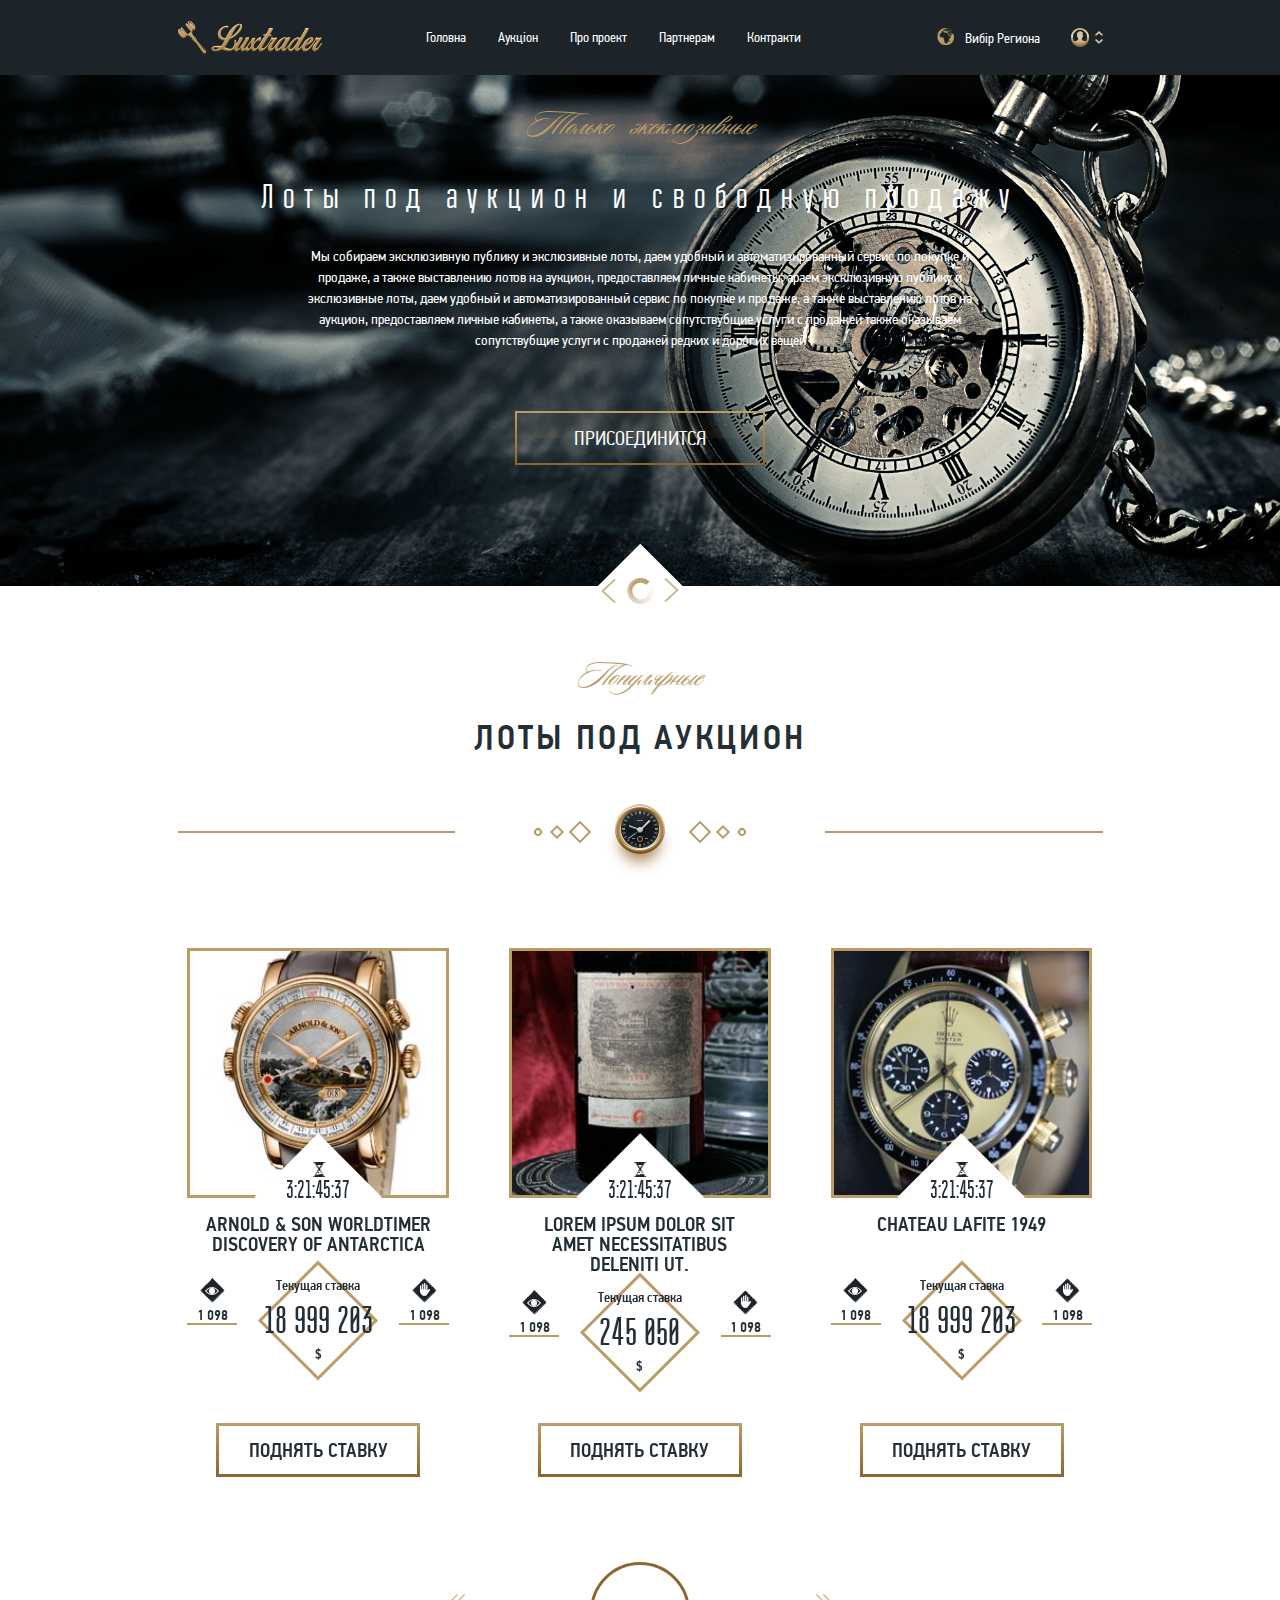
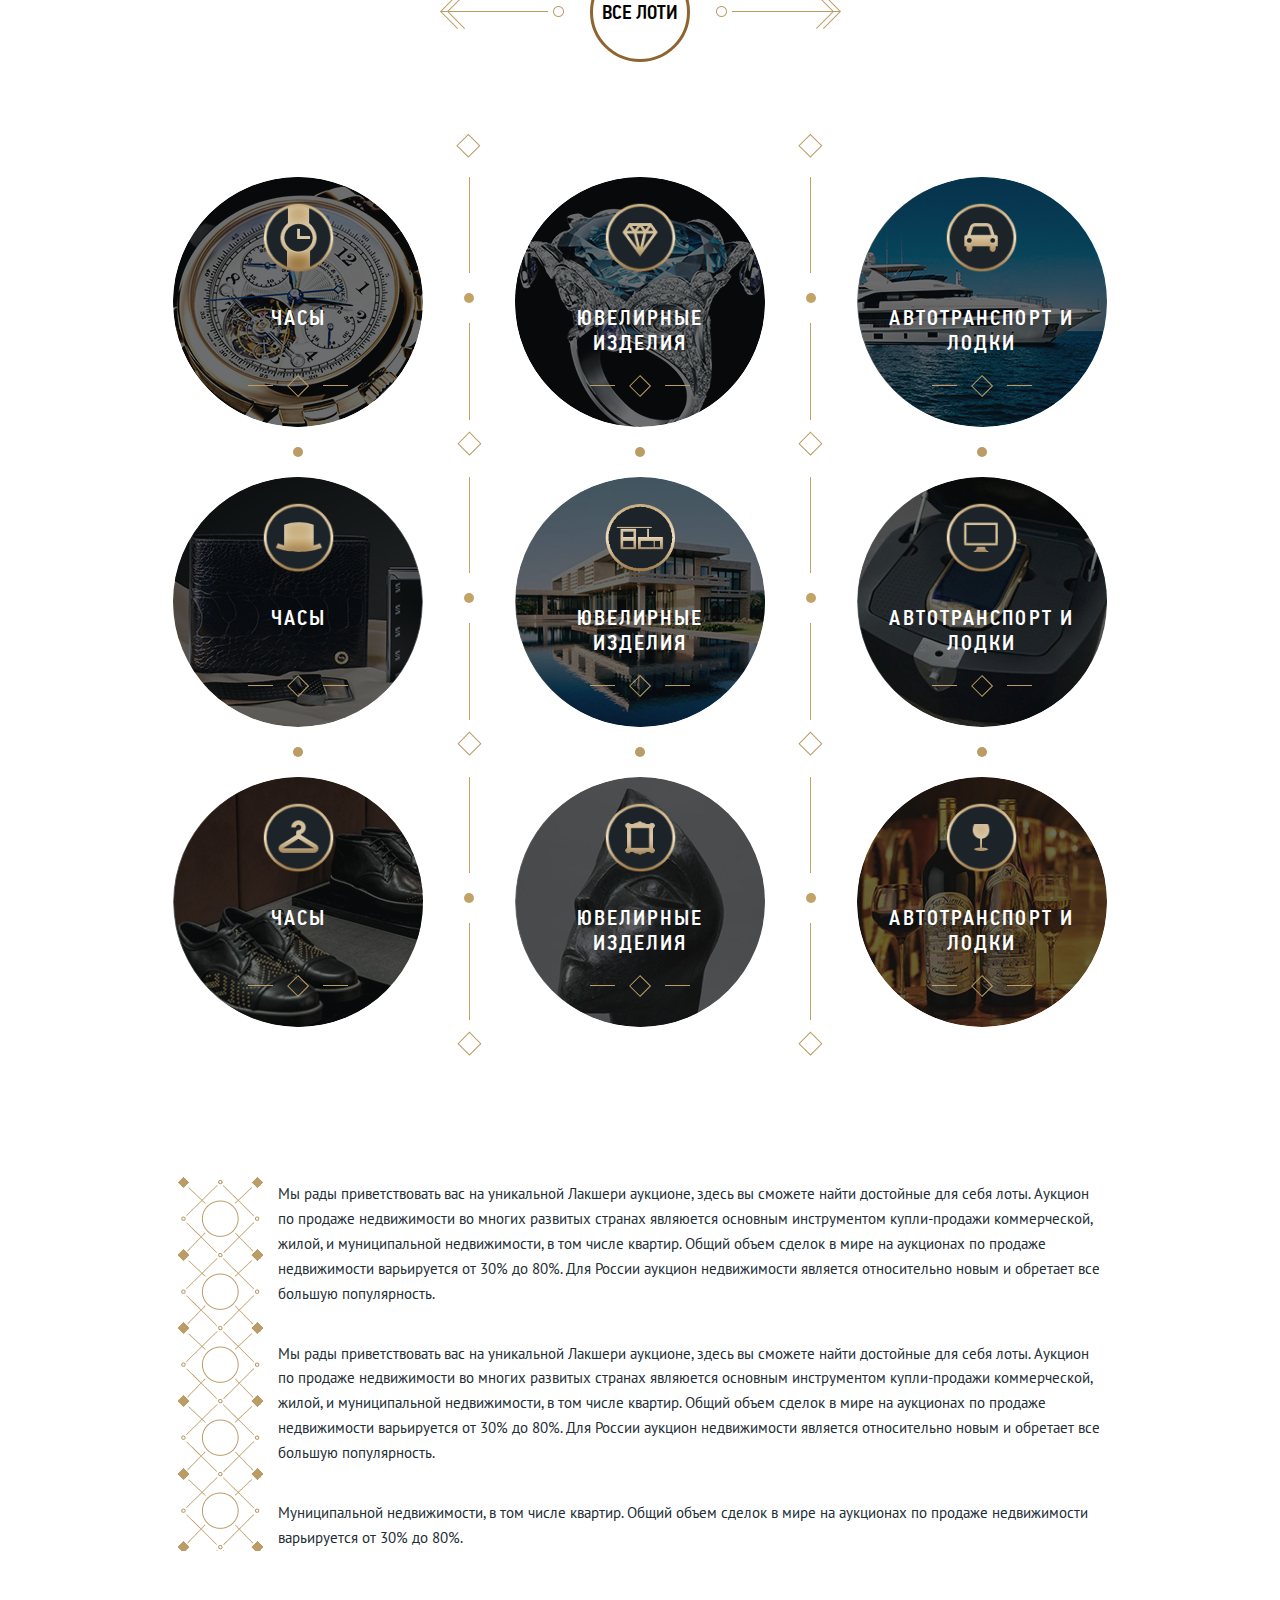
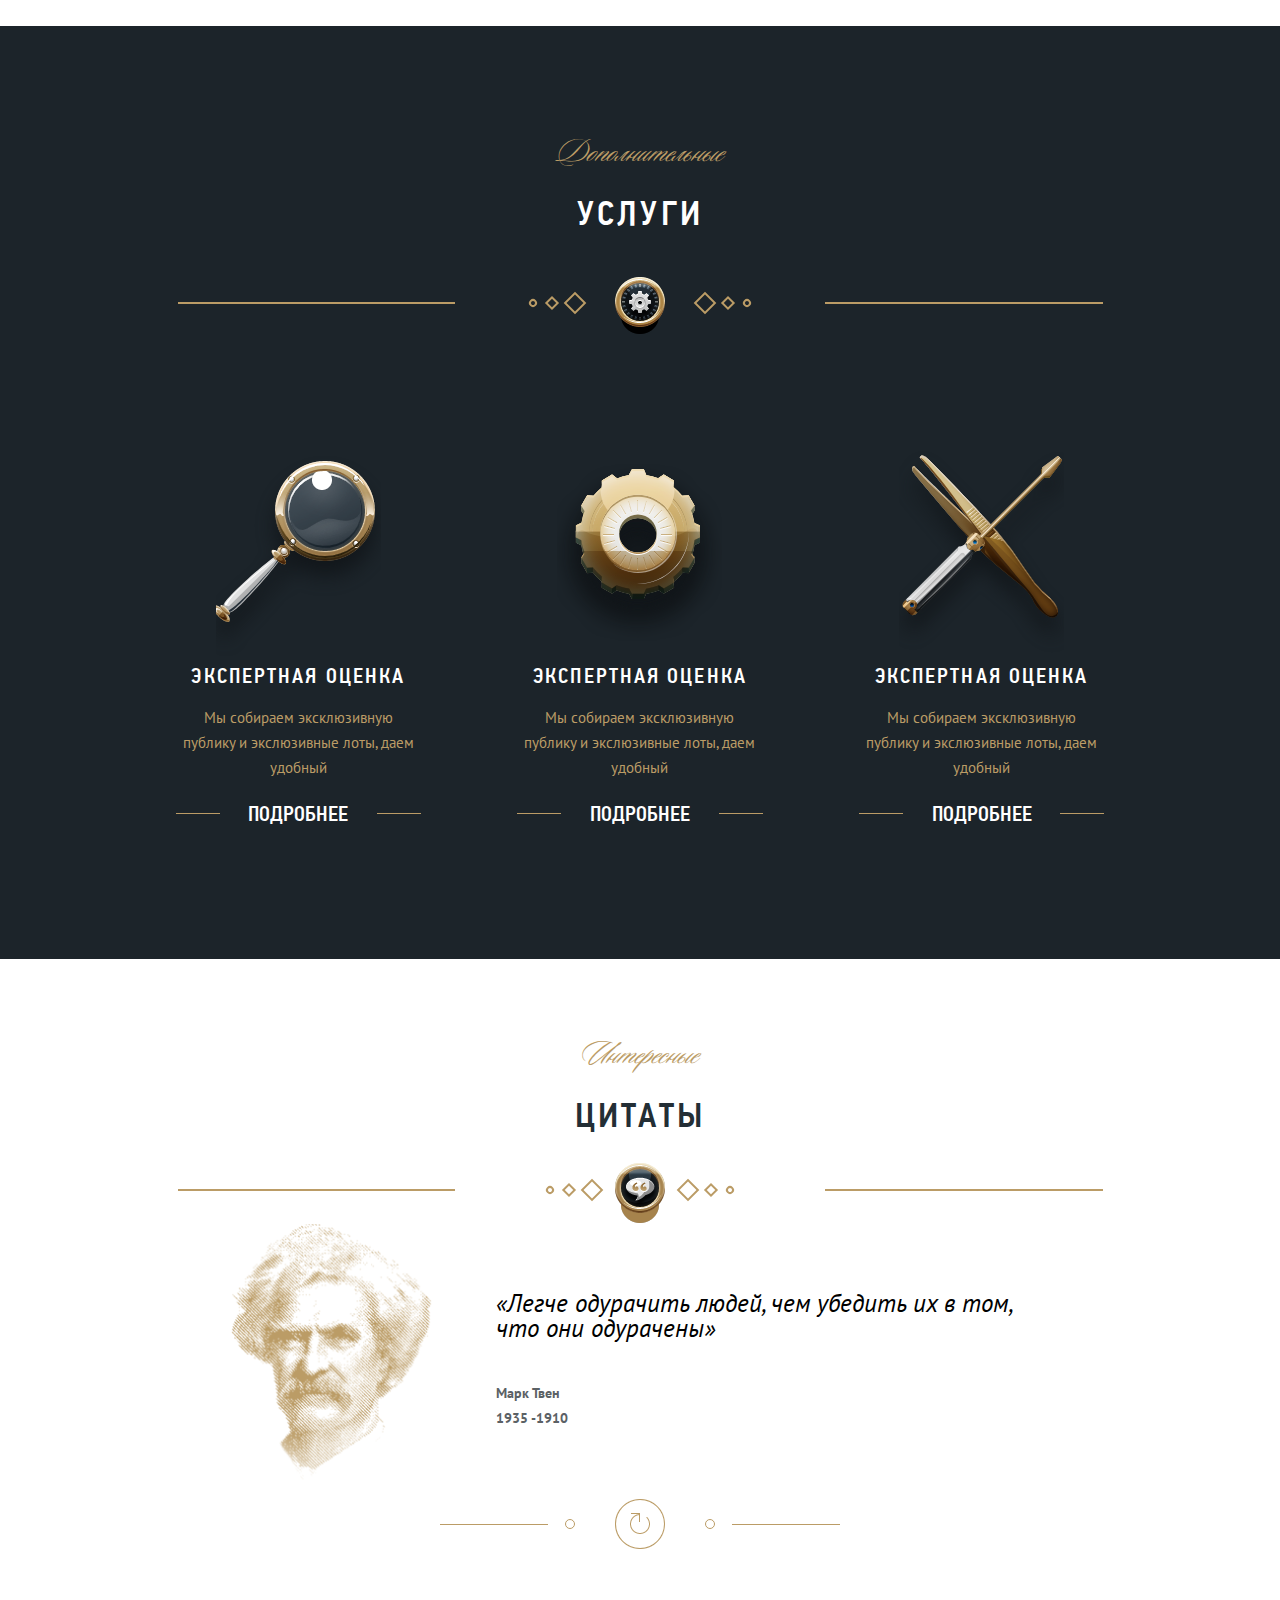
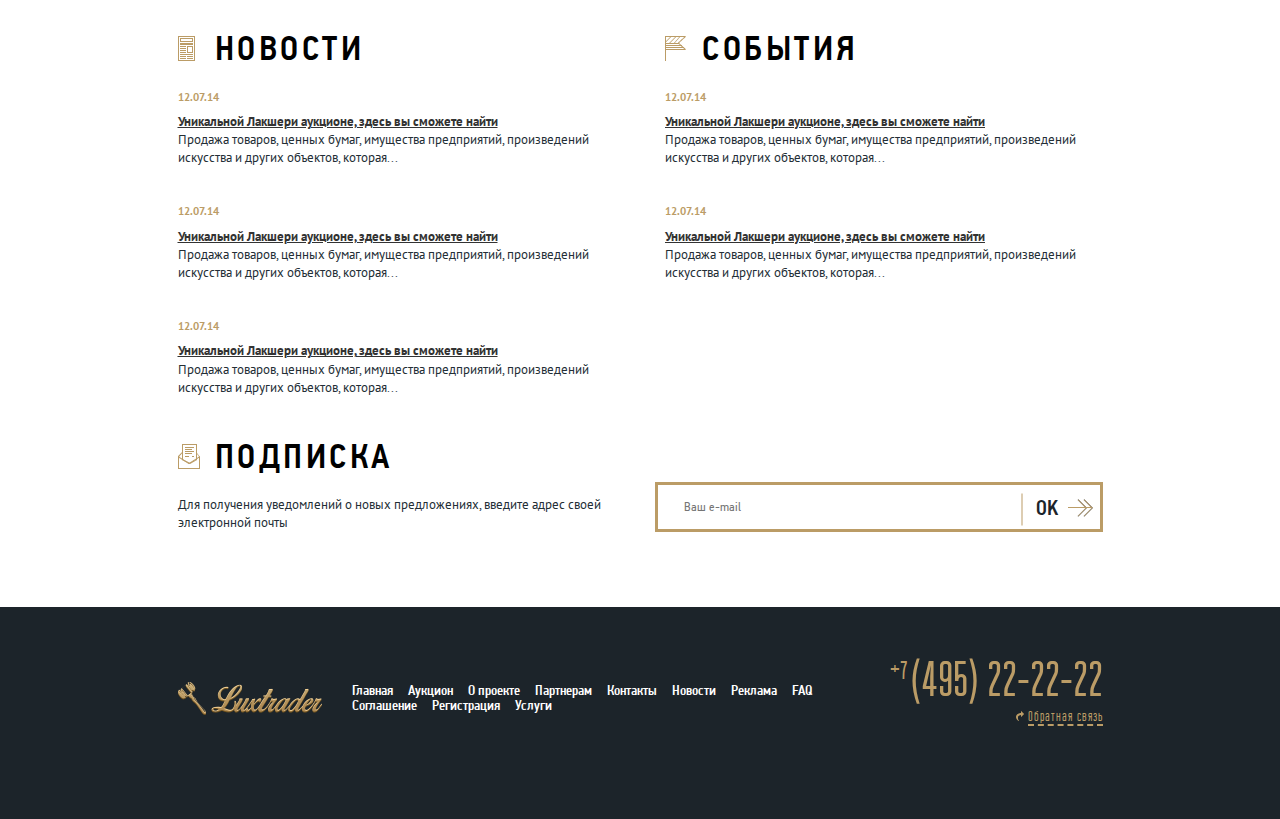
==== index.html @ d4bde09d "Add files via upload" ====
<!DOCTYPE html>
<html lang="en">
<head>
    <meta charset="UTF-8">
    <meta http-equiv="X-UA-Compatible" content="IE=edge">
    <meta name="viewport" content="width=device-width, initial-scale=1.0">
    <link rel="stylesheet" href="css/style.min.css">
    <title>LUXTRADER</title>
</head>

<body class="">
    <header class="header ">
    <div class="header__main _container" >
        <div class="header__body">
            <div class="header__logo"><img src="img/logo.png" alt=""></div>
            <div class="header__menu menu">
           
                <nav class="menu__body">
                    <ul class="menu__list">
                        <li><a href="#" class="menu__link">Головна</a></li>
                        <li><a href="#" class="menu__link">Аукціон</a></li>
                        <li><a href="#" class="menu__link">Про проект</a></li>
                        <li><a href="#" class="menu__link">Партнерам</a></li>
                        <li><a href="#" class="menu__link">Контракти</a></li>
            </div>
            <div class="header__actions actions-header">
                <div class="actions-header__region">Вибір Региона</div>
                <div class="actions-header__users user-header">
                    <div class="user-header__hover"><img src="img/userMenu.png" alt=""></div>
                    <ul class="user-header__list">
                        <li><a href="#" class="user-header__link link-header01">Выбор региона</a></li>
                        <li><a href="#" class="user-header__link link-header02">Личный кабинет</a></li>
                        <li><a href="#" class="user-header__link link-header03">Мои ставки</a></li>
                        <li><a href="#" class="user-header__link link-header04">Мои лоты</a></li>
                    </ul>
                </div>
    
                <div class="menu__icon icon-menu">
                    <span></span>
                    <span></span>
                    <span></span>
                </div>
    
            </div>
        </div>
      

</header>
    <main>
        <div class="swiper">
            <!-- Additional required wrapper -->
            <div class="swiper-wrapper main-slider">


                <div class="swiper-slide main-slider__item item-main-slider">
                    <div class="item-main-slider__contant">
                        <div class="item-main-slider__taitel">Только эксклюзивные</div>
                        <div class="item-main-slider__sub-taitel">Лоты под аукцион и свободную продажу</div>
                        <div class="item-main-slider__text">Мы собираем эксклюзивную публику и экслюзивные лоты, даем
                            удобный и автоматизированный сервис по покупке и продаже, а также выставлению лотов на
                            аукцион, предоставляем личные кабинеты, араем эксклюзивную публику и экслюзивные лоты, даем
                            удобный и автоматизированный сервис по покупке и продаже, а также выставлению лотов на
                            аукцион, предоставляем личные кабинеты, а также оказываем сопутствубщие услуги с продажей
                            также оказываем сопутствубщие услуги с продажей
                            редких и дорогих вещей
                        </div>
                        <div class="item-main-slider__btn">
                            <span class="hover"></span>
                            Присоединится
                            <span></span>
                        </div>

                    </div>
                    <div class="item-main-slider__bg _ibg">
                        <img src="img/bg.png" alt="">
                    </div>
                </div>

                <!-- //======================================================================================================================================================== -->
                <div class="swiper-slide main-slider__item item-main-slider">
                    <div class="item-main-slider__contant">
                        <div class="item-main-slider__taitel">Только эксклюзивные</div>
                        <div class="item-main-slider__sub-taitel">Лоты под аукцион и свободную продажу</div>
                        <div class="item-main-slider__text">Мы собираем эксклюзивную публику и экслюзивные лоты, даем
                            удобный и автоматизированный сервис
                        </div>
                        <div class="item-main-slider__btn">
                            <span class="hover"></span>
                            Присоединится
                            <span></span>
                        </div>

                    </div>
                    <div class="item-main-slider__bg _ibg">
                        <img src="img/bg.png" alt="">
                    </div>
                </div>
                <!-- //======================================================================================================================================================== -->
                <div class="swiper-slide main-slider__item item-main-slider">
                    <div class="item-main-slider__contant">
                        <div class="item-main-slider__taitel">Только эксклюзивные</div>
                        <div class="item-main-slider__sub-taitel">Лоты под аукцион и свободную продажу</div>
                        <div class="item-main-slider__text">Мы собираем эксклюзивную публику и экслюзивные лоты, даем
                            удобный и автоматизированный сервис по покупке и продаже, а также выставлению лотов на
                            аукцион, предоставляем личные кабинеты, а также оказываем сопутствубщие услуги с продажей
                            редких и дорогих вещей
                        </div>
                        <div class="item-main-slider__btn">
                            <span class="hover"></span>
                            Присоединится
                            <span></span>
                        </div>

                    </div>
                    <div class="item-main-slider__bg _ibg">
                        <img src="img/bg.png" alt="">
                    </div>
                </div>
            </div>

            <div class="slide-main__control  control">
                <div class="control__prrev"><img src="img/arovpref.png" alt=""></div>
                <div class="control__decor"><img src="img/sliderico.png" alt=""></div>
                <div class="control__next"><img src="img/arovnext.png" alt=""></div>
            </div>
        </div>
        <!-- //======================================================================================================================================================== -->
        <div class="lots _container">
            <div class="main-taitel">
                <div class="main-taitel__sub-taiteli">Популярные</div>
                <div class="main-taitel__taitel">лоты Под аукцион</div>
                <div class="main-taitel__decor decor-main">
                    <div class="decor-main__image">
                        <span class="decor-main__romb"></span>
                        <img src="img/watchIcon.png" alt="">
                        <span class="decor-main__romb-right"></span>

                    </div>
                </div>
            </div>

            <div class="lot-swiper ">
                <div class="swiper-wrapper">
                    <div class="swiper-slide lot">
                        <div class="lot__header">
                            <div class="lot__image _ibg">
                                <img src="img/01.jpg" alt="">
                            </div>
                            <div class="lot__timer taimer-lot">
                                <i><img src="img/Luxtrader-Home-V5-(1)_03.png" alt=""></i>
                                <div class="taimer-lot__value">3:21:45:37</div>

                            </div>
                        </div>
                        <div class="lot__contant contant-lot">
                            <div class="contant-lot__taitel">Arnold & Son Worldtimer discovery of antarctica</div>
                            <div class="contant-lot__info info-contant-lot">

                                <div class="info-contant-lot__look">
                                    <i><img src="img/Luxtrader-Home-V5-(1)_07.png" alt=""></i>
                                    <p> 1 098 </p>
                                </div>
                                <div class="info-contant-lot__price price-lot">
                                    <div class="price-lot__velue">Текущая ставка</div>
                                    <div class="price-lot__price">18 999 203</div>
                                    <i>$</i>
                                </div>
                                <div class="info-contant-lot__rate">
                                    <i><img src="img/Luxtrader-Home-V5-(1)_10.png" alt=""></i>
                                    <p> 1 098 </p>
                                </div>


                            </div>
                            <div class="info-contant-lot__baton">
                                <div class="info-contant-lot__btn">
                                    <span class="hover"></span>
                                    ПОДНЯТЬ СТАВКУ
                                    <span></span>
                                </div>
                            </div>


                        </div>
                    </div>

                    <div class="swiper-slide lot">
                        <div class="lot__header">
                            <div class="lot__image _ibg">
                                <img src="img/02.jpg" alt="">
                            </div>
                            <div class="lot__timer taimer-lot">
                                <i><img src="img/Luxtrader-Home-V5-(1)_03.png" alt=""></i>
                                <div class="taimer-lot__value">3:21:45:37</div>

                            </div>
                        </div>
                        <div class="lot__contant contant-lot">
                            <div class="contant-lot__taitel">Lorem ipsum dolor sit amet necessitatibus deleniti ut.
                            </div>
                            <div class="contant-lot__info info-contant-lot">

                                <div class="info-contant-lot__look">
                                    <i><img src="img/Luxtrader-Home-V5-(1)_07.png" alt=""></i>
                                    <p> 1 098 </p>
                                </div>
                                <div class="info-contant-lot__price price-lot">
                                    <div class="price-lot__velue">Текущая ставка</div>
                                    <div class="price-lot__price">245 050 </div>
                                    <i>$</i>
                                </div>
                                <div class="info-contant-lot__rate">
                                    <i><img src="img/Luxtrader-Home-V5-(1)_10.png" alt=""></i>
                                    <p> 1 098 </p>
                                </div>


                            </div>
                            <div class="info-contant-lot__baton">
                                <div class="info-contant-lot__btn">
                                    <span class="hover"></span>
                                    ПОДНЯТЬ СТАВКУ
                                    <span></span>
                                </div>
                            </div>
                        </div>
                    </div>

                    <div class="swiper-slide lot">
                        <div class="lot__header">
                            <div class="lot__image _ibg">
                                <img src="img/03.jpg" alt="">
                            </div>
                            <div class="lot__timer taimer-lot">
                                <i><img src="img/Luxtrader-Home-V5-(1)_03.png" alt=""></i>
                                <div class="taimer-lot__value">3:21:45:37</div>

                            </div>
                        </div>
                        <div class="lot__contant contant-lot">
                            <div class="contant-lot__taitel">Chateau Lafite 1949</div>
                            <div class="contant-lot__info info-contant-lot">

                                <div class="info-contant-lot__look">
                                    <i><img src="img/Luxtrader-Home-V5-(1)_07.png" alt=""></i>
                                    <p> 1 098 </p>
                                </div>
                                <div class="info-contant-lot__price price-lot">
                                    <div class="price-lot__velue">Текущая ставка</div>
                                    <div class="price-lot__price">18 999 203</div>
                                    <i>$</i>
                                </div>
                                <div class="info-contant-lot__rate">
                                    <i><img src="img/Luxtrader-Home-V5-(1)_10.png" alt=""></i>
                                    <p> 1 098 </p>
                                </div>


                            </div>
                            <div class="info-contant-lot__baton">
                                <div class="info-contant-lot__btn">
                                    <span class="hover"></span>
                                    ПОДНЯТЬ СТАВКУ
                                    <span></span>
                                </div>
                            </div>
                        </div>
                    </div>
                </div>
            </div>

            <div class="lots__control  control-lot">
                <div class="control-lot__prrev"><img src="img/lotArovleft.png" alt=""></div>
                <a href="#" class="control-lot__decor">все лоти</a>
                <div class="control-lot__next"><img src="img/lotArovrNerxt.png" alt=""></div>
            </div>
        </div>
        <!-- //======================================================================================================================================================== -->
        <div class="categoris _container">
            <div class="categoris__row">
                <div class="categoris__colum">
                    <div class="categoris__item item-categoris">
                        <a href="#" class="item-categoris__link"></a>

                        <div class="item-categoris__bg _ibg">
                            <img src="img/categoris01.png" alt="">
                        </div>
                        <div class="item-categoris__contant contant-categoris">

                            <div class="contant-categoris__icon ">
                                <img src="img/catecorisicon01.png" alt="">
                            </div>
                            <div class="contant-categoris__taitel">Часы</div>
                            <div class="contant-categoris__decor"><img src="img/item-categor-decor.png" alt=""></div>
                        </div>

                    </div>
                    <div class="categoris__decor"><span></span></div>
                </div>

                <div class="categoris__colum">
                    <div class="categoris__item item-categoris">
                        <a href="#" class="item-categoris__link"></a>

                        <div class="item-categoris__bg _ibg">
                            <img src="img/categoris02.png" alt="">
                        </div>
                        <div class="item-categoris__contant contant-categoris">

                            <div class="contant-categoris__icon ">
                                <img src="img/catecorisicon02.png" alt="">
                            </div>
                            <div class="contant-categoris__taitel">Ювелирные
                                Изделия</div>
                            <div class="contant-categoris__decor"><img src="img/item-categor-decor.png" alt=""></div>
                        </div>

                    </div>
                    <div class="categoris__decor"><span></span></div>
                </div>

                <div class="categoris__colum">
                    <div class="categoris__item item-categoris">
                        <a href="#" class="item-categoris__link"></a>

                        <div class="item-categoris__bg _ibg">
                            <img src="img/categoris03.png" alt="">
                        </div>
                        <div class="item-categoris__contant contant-categoris">

                            <div class="contant-categoris__icon ">
                                <img src="img/catecorisicon03.png" alt="">
                            </div>
                            <div class="contant-categoris__taitel">Автотранспорт и лодки
                            </div>
                            <div class="contant-categoris__decor"><img src="img/item-categor-decor.png" alt=""></div>
                        </div>

                    </div>
                    <div class="categoris__decor"><span></span></div>

                </div>

                <div class="categoris__colum">
                    <div class="categoris__item item-categoris">
                        <a href="#" class="item-categoris__link"></a>

                        <div class="item-categoris__bg _ibg">
                            <img src="img/categoris04.png" alt="">
                        </div>
                        <div class="item-categoris__contant contant-categoris">

                            <div class="contant-categoris__icon ">
                                <img src="img/catecorisicon04.png" alt="">
                            </div>
                            <div class="contant-categoris__taitel">Часы</div>
                            <div class="contant-categoris__decor"><img src="img/item-categor-decor.png" alt=""></div>
                        </div>

                    </div>
                    <div class="categoris__decor"><span></span></div>
                </div>

                <div class="categoris__colum">
                    <div class="categoris__item item-categoris">
                        <a href="#" class="item-categoris__link"></a>

                        <div class="item-categoris__bg _ibg">
                            <img src="img/categoris05.png" alt="">
                        </div>
                        <div class="item-categoris__contant contant-categoris">

                            <div class="contant-categoris__icon ">
                                <img src="img/catecorisicon05.png" alt="">
                            </div>
                            <div class="contant-categoris__taitel">Ювелирные
                                Изделия</div>
                            <div class="contant-categoris__decor"><img src="img/item-categor-decor.png" alt=""></div>
                        </div>

                    </div>
                    <div class="categoris__decor"><span></span></div>
                </div>

                <div class="categoris__colum">
                    <div class="categoris__item item-categoris">
                        <a href="#" class="item-categoris__link"></a>

                        <div class="item-categoris__bg _ibg">
                            <img src="img/categoris06.png" alt="">
                        </div>
                        <div class="item-categoris__contant contant-categoris">

                            <div class="contant-categoris__icon ">
                                <img src="img/catecorisicon06.png" alt="">
                            </div>
                            <div class="contant-categoris__taitel">Автотранспорт и лодки
                            </div>
                            <div class="contant-categoris__decor"><img src="img/item-categor-decor.png" alt=""></div>
                        </div>

                    </div>
                    <div class="categoris__decor"><span></span></div>

                </div>

                <div class="categoris__colum">
                    <div class="categoris__item item-categoris">
                        <a href="#" class="item-categoris__link"></a>

                        <div class="item-categoris__bg _ibg">
                            <img src="img/categoris07.png" alt="">
                        </div>
                        <div class="item-categoris__contant contant-categoris">

                            <div class="contant-categoris__icon ">
                                <img src="img/catecorisicon07.png" alt="">
                            </div>
                            <div class="contant-categoris__taitel">Часы</div>
                            <div class="contant-categoris__decor"><img src="img/item-categor-decor.png" alt=""></div>
                        </div>

                    </div>
                    <div class="categoris__decor"><span></span></div>
                </div>

                <div class="categoris__colum">
                    <div class="categoris__item item-categoris">
                        <a href="#" class="item-categoris__link"></a>

                        <div class="item-categoris__bg _ibg">
                            <img src="img/categoris08.png" alt="">
                        </div>
                        <div class="item-categoris__contant contant-categoris">

                            <div class="contant-categoris__icon ">
                                <img src="img/catecorisicon08.png" alt="">
                            </div>
                            <div class="contant-categoris__taitel">Ювелирные
                                Изделия</div>
                            <div class="contant-categoris__decor"><img src="img/item-categor-decor.png" alt=""></div>
                        </div>

                    </div>
                    <div class="categoris__decor"><span></span></div>
                </div>

                <div class="categoris__colum">
                    <div class="categoris__item item-categoris">
                        <a href="#" class="item-categoris__link"></a>

                        <div class="item-categoris__bg _ibg">
                            <img src="img/categoris09.png" alt="">
                        </div>
                        <div class="item-categoris__contant contant-categoris">

                            <div class="contant-categoris__icon ">
                                <img src="img/catecorisicon09.png" alt="">
                            </div>
                            <div class="contant-categoris__taitel">Автотранспорт и лодки
                            </div>
                            <div class="contant-categoris__decor"><img src="img/item-categor-decor.png" alt=""></div>
                        </div>

                    </div>
                    <div class="categoris__decor"><span></span></div>

                </div>
                <div class="categoris__cover"></div>
            </div>
            <div class="categoris__text text-categoris">
                <div class="text-categoris__body">
                    <p>Мы рады приветствовать вас на уникальной Лакшери аукционе, здесь вы сможете найти достойные для
                        себя лоты. Аукцион по продаже недвижимости во многих развитых странах являюется основным
                        инструментом купли-продажи коммерческой, жилой, и муниципальной недвижимости, в том числе
                        квартир. Общий объем сделок в мире на аукционах по продаже недвижимости варьируется от 30% до
                        80%. Для России аукцион недвижимости является относительно новым и обретает все большую
                        популярность.
                    </p>
                    <p>
                        Мы рады приветствовать вас на уникальной Лакшери аукционе, здесь вы сможете найти достойные для
                        себя лоты. Аукцион по продаже недвижимости во многих развитых странах являюется основным
                        инструментом купли-продажи коммерческой, жилой, и муниципальной недвижимости, в том числе
                        квартир. Общий объем сделок в мире на аукционах по продаже недвижимости варьируется от 30% до
                        80%. Для России аукцион недвижимости является относительно новым и обретает все большую
                        популярность.

                    </p>

                    <p>
                        Муниципальной недвижимости, в том числе квартир. Общий объем сделок в мире на аукционах по
                        продаже недвижимости варьируется от 30% до 80%.
                    </p>
                </div>
            </div>
        </div>
        <!-- //======================================================================================================================================================== -->
        <div class="service">
            <div class="service__container _container">
                <div class="main-taitel">
                    <div class="main-taitel__sub-taiteli">Дополнительные</div>
                    <div class="main-taitel__taitel">услуги</div>
                    <div class="main-taitel__decor decor-main">
                        <div class="decor-main__image">
                            <span class="decor-main__romb"></span>
                            <img src="img/screpMini.png" alt="">
                            <span class="decor-main__romb-right"></span>

                        </div>
                    </div>
                </div>
                <div class="service__contant">
                    <div class="service__item item-service">
                        <div class="item-service__img _ibg">
                            <img src="img/glass.png" alt="">
                        </div>
                        <div class="item-service__taitel">Экспертная оценка</div>
                        <div class="item-service__taxt">Мы собираем эксклюзивную публику и экслюзивные лоты, даем
                            удобный </div>
                        <a href="#" class="item-service__all">Подробнее</a>
                    </div>

                    <div class="service__item item-service">
                        <div class="item-service__img _ibg">
                            <img src="img/scrap.png" alt="">
                        </div>
                        <div class="item-service__taitel">Экспертная оценка</div>
                        <div class="item-service__taxt">Мы собираем эксклюзивную публику и экслюзивные лоты, даем
                            удобный </div>
                        <a href="#" class="item-service__all">Подробнее</a>
                    </div>

                    <div class="service__item item-service">
                        <div class="item-service__img _ibg">
                            <img src="img/tols.png" alt="">
                        </div>
                        <div class="item-service__taitel">Экспертная оценка</div>
                        <div class="item-service__taxt">Мы собираем эксклюзивную публику и экслюзивные лоты, даем
                            удобный </div>
                        <a href="#" class="item-service__all">Подробнее</a>
                    </div>
                </div>
            </div>
        </div>
        <!-- //======================================================================================================================================================== -->
        <div class="interesting _container">
            <div class="main-taitel">
                <div class="main-taitel__sub-taiteli">Интересные</div>
                <div class="main-taitel__taitel">ЦитатЫ</div>
                <div class="main-taitel__decor decor-main">
                    <div class="decor-main__image">
                        <span class="decor-main__romb"></span>
                        <img src="img/quotes.png" alt="">
                        <span class="decor-main__romb-right"></span>

                    </div>
                </div>
            </div>

            <div class="interesting__quotes quotes-item">
                <div class="quotes-item__image _ibg">
                    <img src="img/face.png" alt="">
                </div>
                <div class="quotes-item__cantant">
                    <div class="quotes-item__taitel">
                        «Легче одурачить людей, чем убедить их в том,
                        что они одурачены»
                    </div>
                    <div class="quotes-item__info">
                        Марк Твен
                        1935 -1910
                    </div>
                </div>
            </div>
            <div class="interesting__actions">
                <div class="image ">
                    <img src="img/restart.png" alt="">
                </div>
            </div>



        </div>
        <!-- //======================================================================================================================================================== -->
        <div class="different _container">
            <div class="different__body">
                <div class="different__colum">

                    <div class="different__item item-different">
                        <div class="item-different__taitel">Новости</div>
                        <div class="item-different__text">
                            <div class="item-different__date">12.07.14</div>
                            <span>Уникальной Лакшери аукционе, здесь вы сможете найти</span>
                            Продажа товаров, ценных бумаг, имущества предприятий, произведений искусства и других
                            объектов, которая...
                        </div>
                    </div>
                    <div class="different__item item-different">
                        <div class="item-different__text">
                            <div class="item-different__date">12.07.14</div>
                            <span>Уникальной Лакшери аукционе, здесь вы сможете найти</span>
                            Продажа товаров, ценных бумаг, имущества предприятий, произведений искусства и других
                            объектов, которая...
                        </div>
                    </div>
                    <div class="different__item item-different">
                        <div class="item-different__text">
                            <div class="item-different__date">12.07.14</div>
                            <span>Уникальной Лакшери аукционе, здесь вы сможете найти</span>
                            Продажа товаров, ценных бумаг, имущества предприятий, произведений искусства и других
                            объектов, которая...
                        </div>
                    </div>
                   
                </div>
                <div class="different__colum">

                    <div class="different__item item-different">
                        <div class="item-different__taitel flag">События</div>
                        <div class="item-different__text">
                            <div class="item-different__date">12.07.14</div>
                            <span>Уникальной Лакшери аукционе, здесь вы сможете найти</span>
                            Продажа товаров, ценных бумаг, имущества предприятий, произведений искусства и других
                            объектов, которая...
                        </div>
                    </div>
                    <div class="different__item item-different">
                        <div class="item-different__text">
                            <div class="item-different__date">12.07.14</div>
                            <span>Уникальной Лакшери аукционе, здесь вы сможете найти</span>
                            Продажа товаров, ценных бумаг, имущества предприятий, произведений искусства и других
                            объектов, которая...
                        </div>
                    </div>
                  
                   
                </div>
            </div>
            <div class="different__subs subs-different">
                <div class="subs-different__item">
                    <div class="subs-different__tatel">Подписка</div>
                    <div class="subs-different__text">Для получения уведомлений о новых предложениях, введите
                        адрес своей электронной почты</div>
                </div>
                <div class="subs-different__email">
                    <form class="subs-different__form" action="#">
                        <input placeholder="Ваш e-mail"  type="email" name="" class="">
                        <a href="#">ok</a>
                    </form>
                </div>
            </div>
        </div>

    </main>
    <footer class="footer ">
    <div class="footer__body _container" >
        <div class="footer__logo">
            <img src="img/logo.png" alt="">
        </div>
        <div class="footer__menu menu-futer">
            <ul class="menu-futer__list">
                <li><a href="#" class="menu-futer__link">Главная</a></li>
                <li><a href="#" class="menu-futer__link">Аукцион</a></li>
                <li><a href="#" class="menu-futer__link">О проекте </a></li>
                <li><a href="#" class="menu-futer__link">Партнерам </a></li>
                <li><a href="#" class="menu-futer__link">Контакты</a></li>
                <li><a href="#" class="menu-futer__link">Новости</a></li>
                <li><a href="#" class="menu-futer__link">Реклама</a></li>
                <li><a href="#" class="menu-futer__link">FAQ</a></li>
                <li><a href="#" class="menu-futer__link">Соглашение</a></li>
                <li><a href="#" class="menu-futer__link">Регистрация</a></li>
                <li><a href="#" class="menu-futer__link">Услуги</a></li>
            </ul>
        </div>
        <div class="footer__numder">
            <p><span>+7</span>(495) 22-22-22</p>
            <a href="#">Обратная связь</a>
        </div>
    </div>
</footer>
    <script src="js/app.min.js"></script>
</body>

</html>
<!-- 
</div>
<div class="swiper-pagination"></div>

<div class="swiper-button-prev"></div>
<div class="swiper-button-next"></div>

If we need scrollbar -->
---- css/style.min.css ----
@charset "UTF-8";
@import url(https://fonts.googleapis.com/css?family=PT+Sans:regular,italic,700,700italic&display=swap&subset=cyrillic-ext);
@font-face {
  font-family: pfdintextcondpro;
  font-display: swap;
  src: url("../fonts/pfdintextcondpro-regular.woff2") format("woff2"), url("../fonts/pfdintextcondpro-regular.woff") format("woff");
  font-weight: 400;
  font-style: normal;
}
@font-face {
  font-family: BravoRGRegular;
  font-display: swap;
  src: url("../fonts/BravoRGRegular.woff2") format("woff2"), url("../fonts/BravoRGRegular.woff") format("woff");
  font-weight: 400;
  font-style: normal;
}
@font-face {
  font-family: ceremonious_one;
  font-display: swap;
  src: url("../fonts/ceremonious_one.woff2") format("woff2"), url("../fonts/ceremonious_one.woff") format("woff");
  font-weight: 400;
  font-style: normal;
}
@font-face {
  font-family: pfdintextcondpro;
  font-display: swap;
  src: url("../fonts/pfdintextcondpro-medium.woff2") format("woff2"), url("../fonts/pfdintextcondpro-medium.woff") format("woff");
  font-weight: 500;
  font-style: normal;
}
@font-face {
  font-family: pfdintextcondpro;
  font-display: swap;
  src: url("../fonts/pfdintextcondpro-regular.woff2") format("woff2"), url("../fonts/pfdintextcondpro-regular.woff") format("woff");
  font-weight: 400;
  font-style: normal;
}
@font-face {
  font-family: BravoRGRegular;
  font-display: swap;
  src: url("../fonts/BravoRGRegular.woff2") format("woff2"), url("../fonts/BravoRGRegular.woff") format("woff");
  font-weight: 400;
  font-style: normal;
}
@font-face {
  font-family: ceremonious_one;
  font-display: swap;
  src: url("../fonts/ceremonious_one.woff2") format("woff2"), url("../fonts/ceremonious_one.woff") format("woff");
  font-weight: 400;
  font-style: normal;
}
@font-face {
  font-family: pfdintextcondpro;
  font-display: swap;
  src: url("../fonts/pfdintextcondpro-medium.woff2") format("woff2"), url("../fonts/pfdintextcondpro-medium.woff") format("woff");
  font-weight: 500;
  font-style: normal;
}
* {
  padding: 0px;
  margin: 0px;
  border: 0px;
}

a {
  color: #fff;
}

*,
*:before,
*:after {
  -moz-box-sizing: border-box;
  -webkit-box-sizing: border-box;
  box-sizing: border-box;
}

:focus,
:active {
  outline: none;
}

a:focus,
a:active {
  outline: none;
}

aside,
nav,
footer,
header,
section {
  display: block;
}

html,
body {
  height: 100%;
  min-width: 320px;
}

body {
  line-height: 1;
  font-family: "pfdintextcondpro";
  -ms-text-size-adjust: 100%;
  -moz-text-size-adjust: 100%;
  -webkit-text-size-adjust: 100%;
}

input,
button,
textarea {
  font-family: "pfdintextcondpro";
}

input::-ms-clear {
  display: none;
}

button {
  cursor: pointer;
}

button::-moz-focus-inner {
  padding: 0;
  border: 0;
}

a,
a:visited {
  text-decoration: none;
}

a:hover {
  text-decoration: none;
}

ul li {
  list-style: none;
}

img {
  vertical-align: top;
}

h1,
h2,
h3,
h4,
h5,
h6 {
  font-weight: inherit;
  font-size: inherit;
}

body {
  color: #000;
  font-size: 15px;
  line-height: 150%;
  color: #333333;
  color: #232e35;
}
body._lock {
  overflow: hidden;
}

._container {
  max-width: 955px;
  margin: 0 auto;
  padding: 0px 15px;
}

@font-face {
  font-family: "icons";
  font-display: swap;
  src: url("../fonts/icons.woff") format("woff"), url("../fonts/icons.woff2#icons") format("woff2");
  font-weight: normal;
  font-style: normal;
  font-display: block;
}
[class^=_icon-]:before,
[class*=" _icon-"]:before {
  font-family: "icons";
  font-style: normal;
  font-weight: normal;
  font-variant: normal;
  text-transform: none;
  line-height: 1;
  -webkit-font-smoothing: antialiased;
  -moz-osx-font-smoothing: grayscale;
}

[class^=_icon-]:before,
[class*=" _icon-"]:before {
  display: block;
}

/**
 * Swiper 8.4.5
 * Most modern mobile touch slider and framework with hardware accelerated transitions
 * https://swiperjs.com
 *
 * Copyright 2014-2022 Vladimir Kharlampidi
 *
 * Released under the MIT License
 *
 * Released on: November 21, 2022
 */
@font-face {
  font-family: "swiper-icons";
  src: url("data:application/font-woff;charset=utf-8;base64, [base64]//wADZ2x5ZgAAAywAAADMAAAD2MHtryVoZWFkAAABbAAAADAAAAA2E2+eoWhoZWEAAAGcAAAAHwAAACQC9gDzaG10eAAAAigAAAAZAAAArgJkABFsb2NhAAAC0AAAAFoAAABaFQAUGG1heHAAAAG8AAAAHwAAACAAcABAbmFtZQAAA/gAAAE5AAACXvFdBwlwb3N0AAAFNAAAAGIAAACE5s74hXjaY2BkYGAAYpf5Hu/j+W2+MnAzMYDAzaX6QjD6/4//Bxj5GA8AuRwMYGkAPywL13jaY2BkYGA88P8Agx4j+/8fQDYfA1AEBWgDAIB2BOoAeNpjYGRgYNBh4GdgYgABEMnIABJzYNADCQAACWgAsQB42mNgYfzCOIGBlYGB0YcxjYGBwR1Kf2WQZGhhYGBiYGVmgAFGBiQQkOaawtDAoMBQxXjg/wEGPcYDDA4wNUA2CCgwsAAAO4EL6gAAeNpj2M0gyAACqxgGNWBkZ2D4/wMA+xkDdgAAAHjaY2BgYGaAYBkGRgYQiAHyGMF8FgYHIM3DwMHABGQrMOgyWDLEM1T9/w8UBfEMgLzE////P/5//f/V/xv+r4eaAAeMbAxwIUYmIMHEgKYAYjUcsDAwsLKxc3BycfPw8jEQA/[base64]/uznmfPFBNODM2K7MTQ45YEAZqGP81AmGGcF3iPqOop0r1SPTaTbVkfUe4HXj97wYE+yNwWYxwWu4v1ugWHgo3S1XdZEVqWM7ET0cfnLGxWfkgR42o2PvWrDMBSFj/IHLaF0zKjRgdiVMwScNRAoWUoH78Y2icB/yIY09An6AH2Bdu/UB+yxopYshQiEvnvu0dURgDt8QeC8PDw7Fpji3fEA4z/PEJ6YOB5hKh4dj3EvXhxPqH/SKUY3rJ7srZ4FZnh1PMAtPhwP6fl2PMJMPDgeQ4rY8YT6Gzao0eAEA409DuggmTnFnOcSCiEiLMgxCiTI6Cq5DZUd3Qmp10vO0LaLTd2cjN4fOumlc7lUYbSQcZFkutRG7g6JKZKy0RmdLY680CDnEJ+UMkpFFe1RN7nxdVpXrC4aTtnaurOnYercZg2YVmLN/d/gczfEimrE/fs/bOuq29Zmn8tloORaXgZgGa78yO9/cnXm2BpaGvq25Dv9S4E9+5SIc9PqupJKhYFSSl47+Qcr1mYNAAAAeNptw0cKwkAAAMDZJA8Q7OUJvkLsPfZ6zFVERPy8qHh2YER+3i/BP83vIBLLySsoKimrqKqpa2hp6+jq6RsYGhmbmJqZSy0sraxtbO3sHRydnEMU4uR6yx7JJXveP7WrDycAAAAAAAH//wACeNpjYGRgYOABYhkgZgJCZgZNBkYGLQZtIJsFLMYAAAw3ALgAeNolizEKgDAQBCchRbC2sFER0YD6qVQiBCv/H9ezGI6Z5XBAw8CBK/m5iQQVauVbXLnOrMZv2oLdKFa8Pjuru2hJzGabmOSLzNMzvutpB3N42mNgZGBg4GKQYzBhYMxJLMlj4GBgAYow/P/PAJJhLM6sSoWKfWCAAwDAjgbRAAB42mNgYGBkAIIbCZo5IPrmUn0hGA0AO8EFTQAA") format("woff");
  font-weight: 400;
  font-style: normal;
}
:root {
  --swiper-theme-color: #007aff;
}

.swiper {
  margin-left: auto;
  margin-right: auto;
  position: relative;
  overflow: hidden;
  list-style: none;
  padding: 0;
  /* Fix of Webkit flickering */
  z-index: 1;
}

.swiper-vertical > .swiper-wrapper {
  flex-direction: column;
}

.swiper-wrapper {
  position: relative;
  width: 100%;
  height: 100%;
  z-index: 1;
  display: flex;
  transition-property: transform;
  box-sizing: content-box;
}

.swiper-android .swiper-slide,
.swiper-wrapper {
  transform: translate3d(0px, 0, 0);
}

.swiper-pointer-events {
  touch-action: pan-y;
}
.swiper-pointer-events.swiper-vertical {
  touch-action: pan-x;
}

.swiper-slide {
  flex-shrink: 0;
  width: 100%;
  height: 100%;
  position: relative;
  transition-property: transform;
}

.swiper-slide-invisible-blank {
  visibility: hidden;
}

/* Auto Height */
.swiper-autoheight,
.swiper-autoheight .swiper-slide {
  height: auto;
}
.swiper-autoheight .swiper-wrapper {
  align-items: flex-start;
  transition-property: transform, height;
}

.swiper-backface-hidden .swiper-slide {
  transform: translateZ(0);
  backface-visibility: hidden;
}

/* 3D Effects */
.swiper-3d, .swiper-3d.swiper-css-mode .swiper-wrapper {
  perspective: 1200px;
}
.swiper-3d .swiper-wrapper,
.swiper-3d .swiper-slide,
.swiper-3d .swiper-slide-shadow,
.swiper-3d .swiper-slide-shadow-left,
.swiper-3d .swiper-slide-shadow-right,
.swiper-3d .swiper-slide-shadow-top,
.swiper-3d .swiper-slide-shadow-bottom,
.swiper-3d .swiper-cube-shadow {
  transform-style: preserve-3d;
}
.swiper-3d .swiper-slide-shadow,
.swiper-3d .swiper-slide-shadow-left,
.swiper-3d .swiper-slide-shadow-right,
.swiper-3d .swiper-slide-shadow-top,
.swiper-3d .swiper-slide-shadow-bottom {
  position: absolute;
  left: 0;
  top: 0;
  width: 100%;
  height: 100%;
  pointer-events: none;
  z-index: 10;
}
.swiper-3d .swiper-slide-shadow {
  background: rgba(0, 0, 0, 0.15);
}
.swiper-3d .swiper-slide-shadow-left {
  background-image: linear-gradient(to left, rgba(0, 0, 0, 0.5), rgba(0, 0, 0, 0));
}
.swiper-3d .swiper-slide-shadow-right {
  background-image: linear-gradient(to right, rgba(0, 0, 0, 0.5), rgba(0, 0, 0, 0));
}
.swiper-3d .swiper-slide-shadow-top {
  background-image: linear-gradient(to top, rgba(0, 0, 0, 0.5), rgba(0, 0, 0, 0));
}
.swiper-3d .swiper-slide-shadow-bottom {
  background-image: linear-gradient(to bottom, rgba(0, 0, 0, 0.5), rgba(0, 0, 0, 0));
}

/* CSS Mode */
.swiper-css-mode > .swiper-wrapper {
  overflow: auto;
  scrollbar-width: none; /* For Firefox */
  -ms-overflow-style: none; /* For Internet Explorer and Edge */
}
.swiper-css-mode > .swiper-wrapper::-webkit-scrollbar {
  display: none;
}
.swiper-css-mode > .swiper-wrapper > .swiper-slide {
  scroll-snap-align: start start;
}

.swiper-horizontal.swiper-css-mode > .swiper-wrapper {
  scroll-snap-type: x mandatory;
}

.swiper-vertical.swiper-css-mode > .swiper-wrapper {
  scroll-snap-type: y mandatory;
}

.swiper-centered > .swiper-wrapper::before {
  content: "";
  flex-shrink: 0;
  order: 9999;
}
.swiper-centered.swiper-horizontal > .swiper-wrapper > .swiper-slide:first-child {
  margin-inline-start: var(--swiper-centered-offset-before);
}
.swiper-centered.swiper-horizontal > .swiper-wrapper::before {
  height: 100%;
  width: var(--swiper-centered-offset-after);
}
.swiper-centered.swiper-vertical > .swiper-wrapper > .swiper-slide:first-child {
  margin-block-start: var(--swiper-centered-offset-before);
}
.swiper-centered.swiper-vertical > .swiper-wrapper::before {
  width: 100%;
  height: var(--swiper-centered-offset-after);
}
.swiper-centered > .swiper-wrapper > .swiper-slide {
  scroll-snap-align: center center;
}

.main-taitel {
  margin: 50px 0px 60px 0px;
  text-align: center;
}
.main-taitel__sub-taiteli {
  font-family: ceremonious_one;
  color: #bb9c66;
  font-size: 34px;
  margin: 0px 0px 20px 0px;
}
.main-taitel__taitel {
  font-size: 35px;
  font-weight: 500;
  letter-spacing: 3.1px;
  text-transform: uppercase;
  font-family: pfdintextcondpro;
  margin: 25px 0px 25px 0px;
}
.decor-main {
  position: relative;
  display: flex;
  width: 100%;
  justify-content: space-between;
  align-items: center;
}
.decor-main::before, .decor-main::after {
  content: "";
  width: 30%;
  height: 2px;
  background-color: #bb9c66;
  display: block;
}
.decor-main__image {
  display: flex;
  align-items: center;
  gap: 10px;
  margin: 0px 10px;
}
.decor-main__image::before, .decor-main__image::after {
  content: "";
  width: 8px;
  height: 8px;
  border-radius: 10px;
  border: 2px solid #bb9c66;
  transform: rotate(45deg);
  display: flex;
}
.decor-main__romb-right {
  display: flex;
  align-items: center;
  gap: 10px;
}
.decor-main__romb-right::after {
  content: "";
  width: 10px;
  height: 10px;
  border: 2px solid #bb9c66;
  transform: rotate(45deg);
  display: flex;
}
.decor-main__romb-right::before {
  content: "";
  width: 16px;
  height: 16px;
  border: 2px solid #bb9c66;
  transform: rotate(45deg);
  display: flex;
}
.decor-main__romb {
  display: flex;
  align-items: center;
  gap: 10px;
}
.decor-main__romb::after {
  content: "";
  width: 16px;
  height: 16px;
  border: 2px solid #bb9c66;
  transform: rotate(45deg);
  display: flex;
}
.decor-main__romb::before {
  content: "";
  width: 10px;
  height: 10px;
  border: 2px solid #bb9c66;
  transform: rotate(45deg);
  display: flex;
}

.item-main-slider__btn {
  font-size: 20px;
  text-transform: uppercase;
  margin: 60px auto;
  max-width: 250px;
  padding: 17px;
  position: relative;
  text-align: center;
  cursor: pointer;
}
.item-main-slider__btn:hover .hover::after {
  height: 100%;
}
.item-main-slider__btn .hover::after {
  content: "";
  width: 100%;
  height: 50%;
  background: linear-gradient(to top, #bb9c66, rgba(255, 255, 255, 0.067));
  position: absolute;
  left: 0;
  opacity: 0.1;
  top: 0;
  transition: all 0.3s ease 0s;
}
.item-main-slider__btn::after {
  content: "";
  width: 100%;
  height: 2px;
  background-color: #bb9c66;
  position: absolute;
  left: 0;
  top: 0;
}
.item-main-slider__btn::before {
  content: "";
  width: 100%;
  height: 2px;
  background-color: #8e652f;
  position: absolute;
  left: 0;
  bottom: 0;
}
.item-main-slider__btn span::after {
  content: "";
  height: 100%;
  width: 2px;
  background: linear-gradient(to top, #8e652f, #bb9c66);
  position: absolute;
  left: 0;
  bottom: 0;
}
.item-main-slider__btn span::before {
  content: "";
  height: 100%;
  width: 2px;
  background: linear-gradient(to top, #8e652f, #bb9c66);
  position: absolute;
  right: 0;
  bottom: 0;
}

.row:after {
  display: block;
  content: "";
  clear: both;
}

.rub:after {
  content: "₽";
}

ol.counter {
  list-style-type: none;
  counter-reset: item;
}
ol.counter li {
  position: relative;
  padding: 0px 0px 0px 45px;
}
ol.counter li:before {
  counter-increment: item;
  content: counter(item);
  position: absolute;
  left: 0;
  top: 0;
  color: #818181;
  font-size: 14px;
  font-weight: 700;
  text-align: center;
  line-height: 26px;
  border-radius: 50%;
  width: 28px;
  height: 28px;
  border: 1px solid #4274bb;
}

.ellipsis {
  display: block;
  overflow: hidden;
  width: 100%;
  white-space: nowrap;
  text-overflow: ellipsis;
}

.es {
  overflow: hidden;
  white-space: nowrap;
  text-overflow: ellipsis;
}

.table {
  display: table;
  font-size: 0;
  width: 100%;
}

.trow {
  display: table-row;
}

.cell {
  display: table-cell;
}
.cell.full {
  width: 100%;
}

._ibg img {
  position: absolute;
  width: 100%;
  height: 100%;
  top: 0;
  left: 0;
  object-fit: cover;
}

body.ie ._ibg {
  background-position: center;
  background-size: cover;
  background-repeat: no-repeat;
}
body.ie ._ibg img {
  width: 0;
  height: 0;
  opacity: 0;
  visibility: hidden;
}

.video {
  position: relative;
  overflow: hidden;
  height: 0;
  padding-bottom: 56.25%;
}
.video video,
.video iframe,
.video object,
.video embed {
  position: absolute;
  top: 0;
  left: 0;
  width: 100%;
  height: 100%;
}

.videobg video,
.videobg iframe,
.videobg object,
.videobg embed {
  position: fixed;
  top: 50%;
  left: 50%;
  min-width: 100%;
  min-height: 100%;
  width: auto;
  height: auto;
  z-index: -100;
  transform: translateX(-50%) translateY(-50%);
  background-size: cover;
}

.moretext {
  overflow: hidden;
}

.moretext__more {
  cursor: pointer;
}
.moretext__more span {
  font-style: normal;
}
.moretext__more span:first-child {
  display: block;
}
.moretext__more span:last-child {
  display: none;
}
.moretext__more.active span {
  font-style: normal;
}
.moretext__more.active span:first-child {
  display: none;
}
.moretext__more.active span:last-child {
  display: block;
}

#map {
  background: url("../img/icons/loading.gif") center/50px no-repeat;
}

._swiper {
  overflow: hidden;
}
._swiper > div {
  width: 100%;
  height: 100%;
  box-sizing: content-box;
  display: flex;
  position: relative;
}
._swiper.swiper-container-autoheight > div {
  align-items: flex-start;
}

.swiper-container-initialized .swiper-slide {
  flex-shrink: 0;
}

.swiper-container-android .swiper-slide,
.swiper-container-android .swiper-wrapper {
  transform: translate3d(0px, 0, 0);
}

.swiper-button-lock {
  display: none !important;
}

.slick-slider {
  position: relative;
}
.slick-slider .slick-track,
.slick-slider .slick-list {
  -webkit-transform: translate3d(0, 0, 0);
  -moz-transform: translate3d(0, 0, 0);
  -ms-transform: translate3d(0, 0, 0);
  -o-transform: translate3d(0, 0, 0);
  transform: translate3d(0, 0, 0);
}
.slick-slider .slick-list {
  position: relative;
  overflow: hidden;
  width: 100%;
}
.slick-slider .slick-track {
  position: relative;
  width: 100%;
  display: flex;
}
.slick-slider .slick-slide {
  position: relative;
}
.tab__item {
  display: none;
}
.tab__item.active {
  display: block;
}

._tabs-block {
  display: none;
}
._tabs-block._active {
  display: block;
}

.mirror {
  transform: scale(-1, 1);
}

.nicescroll-rails {
  z-index: 1000 !important;
}

.gm-style-iw-t {
  opacity: 0;
}

.baloon {
  opacity: 1;
  right: -7px !important;
  bottom: 80px !important;
}
.baloon button {
  display: none !important;
}
.baloon:after {
  display: none !important;
}

.baloon-style {
  display: none;
}

.baloon-content.gm-style-iw {
  opacity: 1;
  border-radius: 0px !important;
  max-width: 300px !important;
  padding: 0 !important;
  left: 0 !important;
  width: 100% !important;
  overflow: visible !important;
}
.baloon-content.gm-style-iw > .gm-style-iw-d {
  overflow: hidden !important;
  max-width: none !important;
}
.baloon-content.gm-style-iw:after {
  display: none !important;
}

.baloon-close {
  top: 18px !important;
}

._custom-scroll {
  position: fixed;
  right: 0;
  top: 0;
  width: 3px;
  height: 100%;
  z-index: 1000;
}
._custom-scroll__line {
  background-color: rgba(0, 0, 0, 0.5);
  border-radius: 3px 0 0 3px;
  position: relative;
  left: 0;
  top: 0;
  width: 100%;
}

.swiper {
  overflow: hidden;
  position: relative;
}
.swiper .swiper-wrapper {
  min-width: 0;
  margin: 0px 0px 25px 0px;
  align-items: stretch;
}

.item-main-slider__contant {
  position: relative;
  z-index: 10;
  color: #fff;
  text-align: center;
  margin: 35px 0px 100px 0;
  padding: 0px 5px;
}
.item-main-slider__taitel {
  font-family: ceremonious_one;
  color: #bb9c66;
  font-size: 34px;
  margin: 0px 0px 35px 0px;
}
.item-main-slider__sub-taitel {
  font-size: 35px;
  font-weight: 400;
  letter-spacing: 10px;
  font-family: BravoRGRegular;
  margin: 0px 0px 32px 0px;
}
@media (max-width: 767.98px) {
  .item-main-slider__sub-taitel {
    font-size: 28px;
  }
}
.item-main-slider__text {
  font-size: 15px;
  max-width: 700px;
  margin: 0 auto;
  line-height: 140%;
}
.item-main-slider__btn {
  font-size: 20px;
  text-transform: uppercase;
  margin: 60px auto;
  max-width: 250px;
  padding: 17px;
  position: relative;
  cursor: pointer;
}
.item-main-slider__btn:hover .hover::after {
  height: 100%;
}
.item-main-slider__btn .hover::after {
  content: "";
  width: 100%;
  height: 50%;
  background: linear-gradient(to top, #bb9c66, rgba(255, 255, 255, 0.067));
  position: absolute;
  left: 0;
  opacity: 0.1;
  top: 0;
  transition: all 0.3s ease 0s;
}
.item-main-slider__btn::after {
  content: "";
  width: 100%;
  height: 2px;
  background-color: #bb9c66;
  position: absolute;
  left: 0;
  top: 0;
}
.item-main-slider__btn::before {
  content: "";
  width: 100%;
  height: 2px;
  background-color: #8e652f;
  position: absolute;
  left: 0;
  bottom: 0;
}
.item-main-slider__btn span::after {
  content: "";
  height: 100%;
  width: 2px;
  background: linear-gradient(to top, #8e652f, #bb9c66);
  position: absolute;
  left: 0;
  bottom: 0;
}
.item-main-slider__btn span::before {
  content: "";
  height: 100%;
  width: 2px;
  background: linear-gradient(to top, #8e652f, #bb9c66);
  position: absolute;
  right: 0;
  bottom: 0;
}
.item-main-slider__bg {
  position: absolute;
  width: 100%;
  height: 100%;
  top: 0;
  left: 0;
  z-index: 1;
}

.control {
  position: absolute;
  bottom: 7px;
  left: 50%;
  z-index: 110;
  transform: translate(-50%, 0px);
  display: flex;
  width: 77px;
  z-index: 10;
}
.control::after {
  content: "";
  width: 90px;
  height: 90px;
  position: absolute;
  bottom: -20px;
  left: 50%;
  background-color: #fff;
  transform: rotate(-45deg) translate(-52px, -12px);
  z-index: -1;
}
.control__prrev {
  position: absolute;
}
.control__decor {
  margin: 0 auto;
  left: 50%;
  margin: 0px auto;
  animation: rotate 2s infinite linear;
}
@keyframes rotate {
  100% {
    transform: rotate(360deg);
  }
}
.control__next {
  position: absolute;
  right: 0;
}

.lot-swiper {
  overflow: hidden;
  margin: 64px -20px;
}

.swiper-slide {
  padding: 0px 30px;
  height: auto;
}

.lot {
  display: flex;
  flex-direction: column;
}
.lot__header {
  display: flex;
  flex-direction: column;
  height: 250px;
}
.lot__image {
  height: 250px;
  display: block;
}
.lot__image img {
  position: relative;
  width: 100%;
  border: 3px solid #bb9c66;
}
.lot__timer::after {
  content: "";
  width: 90px;
  height: 90px;
  background-color: #fff;
  position: absolute;
  left: 50%;
  bottom: -40px;
  z-index: -1;
  transform: translate(-50%, 0px) rotate(-45deg);
}
.lot .contant-lot {
  display: flex;
  flex-direction: column;
}
.lot .contant-lot__taitel {
  text-align: center;
  position: relative;
  z-index: 100;
  font-size: 20px;
  font-family: pfdintextcondpro;
  font-weight: 500;
  text-transform: uppercase;
  flex: 1 0 80px;
  padding: 16px;
}
.lot .info-contant-lot {
  display: flex;
  justify-content: space-between;
  position: relative;
  z-index: 111;
  margin: 0 0 100px 0;
}
.lot .info-contant-lot__look {
  text-align: center;
  font-weight: 500;
}
.lot .info-contant-lot__look img {
  margin: 0px 0px 5px 0px;
}
.lot .info-contant-lot__look::after {
  content: "";
  display: block;
  width: 50px;
  height: 2px;
  background: #bb9c66;
}
.lot .info-contant-lot__price {
  text-align: center;
  font-size: 40px;
  position: relative;
  z-index: 100;
  font-weight: 500;
}
.lot .info-contant-lot__price::after {
  content: "";
  width: 85px;
  height: 85px;
  display: block;
  border: #bb9c66 3px solid;
  position: absolute;
  left: 50%;
  top: 0;
  z-index: -1;
  transform: translate(-50%, 0px) rotate(-45deg);
}
.lot .info-contant-lot__rate {
  text-align: center;
  font-weight: 500;
}
.lot .info-contant-lot__rate img {
  margin: 0px 0px 5px 0px;
}
.lot .info-contant-lot__rate::after {
  content: "";
  display: block;
  width: 50px;
  height: 2px;
  background: #bb9c66;
}
.lot .info-contant-lot__baton {
  display: flex;
  position: absolute;
  bottom: 0;
  left: 50%;
  transform: translate(-50%, 0px);
  right: 0;
  width: 204px;
}
.lot .info-contant-lot__btn {
  font-size: 20px;
  text-transform: uppercase;
  padding: 17px;
  position: relative;
  text-align: center;
  flex: 0 1 100%;
  font-weight: 500;
  cursor: pointer;
}
.lot .info-contant-lot__btn:hover .hover::after {
  height: 100%;
}
.lot .info-contant-lot__btn::after {
  content: "";
  width: 100%;
  height: 3px;
  background-color: #bb9c66;
  position: absolute;
  left: 0;
  top: 0;
}
.lot .info-contant-lot__btn::before {
  content: "";
  width: 100%;
  height: 3px;
  background-color: #8e652f;
  position: absolute;
  left: 0;
  bottom: 0;
}
.lot .info-contant-lot__btn span::after {
  content: "";
  height: 100%;
  width: 3px;
  background: linear-gradient(to top, #8e652f, #bb9c66);
  position: absolute;
  left: 0;
  bottom: 0;
}
.lot .info-contant-lot__btn span::before {
  content: "";
  height: 100%;
  width: 3px;
  background: linear-gradient(to top, #8e652f, #bb9c66);
  position: absolute;
  right: 0;
  bottom: 0;
}
.lot .price-lot__velue {
  font-size: 14px;
  margin: 0px 0px 8px 0px;
  font-weight: 500;
}
.lot .price-lot__price {
  font-family: BravoRGRegular;
  margin: 0px 0px -15px 0px;
}
.lot .price-lot i {
  font-style: normal;
  font-size: 14px;
}

.taimer-lot {
  position: relative;
  transform: translate(-50%, 0px);
  display: flex;
  flex-direction: column;
  align-items: center;
  justify-content: center;
  left: 50%;
  top: -36px;
  z-index: 10;
}
.taimer-lot__value {
  font-family: BravoRGRegular;
  font-size: 25px;
}

.lots {
  overflow: hidden;
}
.control-lot {
  display: flex;
  justify-content: center;
  align-items: center;
  margin: 85px 0px 65px 0px;
}
@media (max-width: 767.98px) {
  .control-lot {
    display: none;
  }
}
.control-lot__decor {
  margin: 0px 26px;
  width: 100px;
  height: 100px;
  border: 3px solid #8e652f;
  border-radius: 50px;
  display: flex;
  justify-content: center;
  align-items: center;
  text-align: center;
  font-size: 20px;
  font-family: pfdintextcondpro;
  font-weight: 500;
  text-transform: uppercase;
  color: #000;
}
.categoris {
  overflow: hidden;
  position: relative;
}
.categoris__cover {
  right: 0;
}
.categoris__cover::after {
  content: "";
  position: absolute;
  width: 100%;
  height: 55px;
  background-color: #fff;
  bottom: 0;
  left: 0;
  z-index: 10;
}
.categoris__row {
  margin: 0px -50px;
  position: relative;
  display: flex;
  flex-wrap: wrap;
  justify-content: center;
  padding: 50px 0px 10px 0px;
}
.categoris__row::before, .categoris__row::after {
  display: block;
  content: "";
  width: 17.28px;
  height: 17.28px;
  border: 1px solid #bb9c66;
  transform: rotate(-45deg) translate(-50%, 0px);
  margin: 0px 0px 0px 1px;
  position: absolute;
  top: 4px;
}
.categoris__row::before {
  left: 32.967%;
}
@media (max-width: 991.98px) {
  .categoris__row::before {
    display: none;
  }
}
.categoris__row::after {
  left: 66.267%;
}
@media (max-width: 991.98px) {
  .categoris__row::after {
    left: 50%;
    transform: rotate(-45deg) translate(-79%, 0px);
  }
}
@media (max-width: 767.98px) {
  .categoris__row::after {
    display: none;
  }
}
.categoris__colum {
  padding: 0 45px 25px;
  flex: 0 1 33.333%;
  position: relative;
  margin: 0px 0px 25px 0px;
}
@media (max-width: 991.98px) {
  .categoris__colum {
    flex: 0 1 50%;
  }
}
@media (max-width: 767.98px) {
  .categoris__colum {
    flex: 0 1 100%;
  }
}
.categoris__colum::after {
  content: "";
  position: absolute;
  width: 10px;
  height: 10px;
  background-color: #bb9c66;
  left: 50%;
  bottom: -5px;
  transform: translate(-50%, 0px);
  border-radius: 50%;
  z-index: -1;
}
.categoris__decor {
  position: absolute;
  width: 24px;
  height: 100%;
  top: 0;
  right: 0;
  transform: translate(50%, 0px);
  display: flex;
  justify-content: space-between;
  align-items: center;
  flex-direction: column;
  z-index: 100;
}
.categoris__decor::after {
  content: "";
  width: 17.28px;
  height: 17.28px;
  border: 1px solid #bb9c66;
  margin: 15px 0px 0px 0px;
  transform: rotate(-45deg);
}
.categoris__decor::before {
  content: "";
  width: 1px;
  flex: 1 1 auto;
  background-color: #c2a367;
}
.categoris__decor span {
  display: flex;
  flex-direction: column;
  width: 100%;
  flex: 1 1 auto;
  align-items: center;
}
.categoris__decor span::before {
  content: "";
  width: 10px;
  height: 10px;
  background-color: #c2a367;
  border-radius: 50px;
  flex: 0 0 10px;
  margin: 20px 0px;
}
.categoris__decor span::after {
  content: "";
  width: 1px;
  flex: 1 1 auto;
  background-color: #c2a367;
  display: block;
}
.categoris__text {
  margin: 95px 0px 0px 0px;
}
.categoris .text-categoris {
  position: relative;
  background: url("../img/pice.png") 0 0 repeat-y;
}
@media (max-width: 767.98px) {
  .categoris .text-categoris {
    background: none;
  }
}
.categoris .text-categoris::after {
  content: "";
  background: url("../img/piceofpice.png") 0 0 no-repeat;
  display: block;
  position: absolute;
  height: 13px;
  width: 88px;
  left: 0;
  top: -5px;
}
@media (max-width: 767.98px) {
  .categoris .text-categoris::after {
    background: none;
  }
}
.categoris .text-categoris__body {
  padding: 0px 0px 0px 100px;
  margin: 0px 0px 75px 0px;
}
@media (max-width: 767.98px) {
  .categoris .text-categoris__body {
    padding: 0px 0px 0px 0px;
  }
}
.categoris .text-categoris__body p {
  margin: 35px 0px;
  line-height: 166.6666666667%;
  font-family: "PT Sans";
}

.item-categoris {
  display: flex;
  flex-direction: column;
  width: 250px;
  height: 250px;
  justify-content: center;
  padding: 24px 20px 30px 20px;
  align-items: center;
  position: relative;
  z-index: 2;
  margin: 0 auto;
  overflow: hidden;
  border-radius: 50%;
  transition: all 0.3s ease 0s;
}
.item-categoris:hover .item-categoris__bg img {
  transition: all 0.3s ease 0s;
  transform: scale(1.1);
}
.item-categoris__bg {
  overflow: hidden;
  position: absolute;
  width: 250px;
  height: 250px;
  top: 0;
  left: 0;
  transition: all 0.3s ease 0s;
}
.item-categoris__bg::after {
  content: "";
  position: absolute;
  width: 100%;
  border-radius: 50%;
  height: 100%;
  top: 0;
  left: 0;
  background-color: rgba(12, 15, 17, 0.6078431373);
  z-index: 1;
}
.item-categoris__bg img {
  width: 100%;
}
.item-categoris__contant {
  position: relative;
  z-index: 2;
  text-align: center;
  flex: 1 1 auto;
  display: flex;
  flex-direction: column;
}
.item-categoris__link {
  overflow: hidden;
  border-radius: 50%;
  position: absolute;
  width: 100%;
  height: 100%;
  top: 0;
  left: 0;
  z-index: 10;
}
.item-categoris__decor::before, .item-categoris__decor::after {
  content: "";
  width: 2px;
  height: 100px;
  background-color: #c2a367;
  display: block;
  position: absolute;
  right: 0;
  top: 0;
}

.contant-categoris__icon {
  margin: 0px 0px 30px 0px;
}
.contant-categoris__icon img {
  width: 75px;
}
.contant-categoris__taitel {
  color: #fff;
  line-height: 119.0476190476%;
  letter-spacing: 2.1px;
  text-transform: uppercase;
  font-size: 21px;
  font-weight: 500;
  flex: 1 1 auto;
}
.service {
  color: #fff;
  background-color: #1c242a;
  padding: 61px 0px 103px 0;
}
.service__container {
  overflow: hidden;
}
.service__contant {
  display: flex;
  text-align: center;
  margin: 0px -50px;
  flex-wrap: wrap;
  justify-content: center;
}
.service__item {
  padding: 0px 48px;
  margin: 30px auto;
}
.service .main-taitel__taitel {
  color: #fff;
}
.item-service {
  position: relative;
  display: flex;
  flex-direction: column;
  flex: 0 1 33.333%;
}
@media (max-width: 479.98px) {
  .item-service {
    flex: 0 1 100%;
  }
}
.item-service__img {
  margin: 0 auto;
  position: relative;
  width: 165px;
  height: 225px;
}
.item-service__img img {
  position: absolute;
  width: 100%;
  height: 100%;
  top: 0;
  left: 0;
  object-fit: none;
}
.item-service__taitel {
  font-weight: 500;
  font-size: 21px;
  letter-spacing: 2.1px;
  text-transform: uppercase;
  margin: 0px 0px 20px 0px;
}
.item-service__taxt {
  color: #bb9c66;
  font-family: "PT Sans";
  font-size: 15px;
  font-weight: 400;
  line-height: 166.6666666667%;
  margin: 0px 0px 20px 0px;
}
.item-service__all {
  color: #ffffff;
  font-size: 21px;
  font-weight: 500;
  line-height: 119.0476190476%;
  text-transform: uppercase;
  position: relative;
}
.item-service__all::after {
  content: "";
  width: 18%;
  height: 1px;
  background-color: #bb9c66;
  position: absolute;
  left: 0;
  top: 50%;
}
.item-service__all::before {
  content: "";
  width: 18%;
  height: 1px;
  background-color: #bb9c66;
  position: absolute;
  right: 0;
  top: 50%;
}

.interesting .main-taitel {
  margin: 80px 0px 0px 0px;
}
.interesting__actions {
  margin: 0 auto 75px auto;
  text-align: center;
  position: relative;
  max-width: 400px;
}
.interesting__actions::before, .interesting__actions::after {
  content: "";
  width: 108px;
  height: 1px;
  background-color: #bb9c66;
  position: absolute;
  left: 0;
  top: 50%;
}
.interesting__actions::after {
  left: auto;
  right: 0;
}
.interesting__actions .image {
  cursor: pointer;
  width: 50px;
  height: 50px;
  margin: 0 auto;
  position: relative;
}
.interesting__actions .image::before, .interesting__actions .image::after {
  content: "";
  width: 10px;
  height: 10px;
  border: 1px solid #bb9c66;
  border-radius: 50%;
  position: absolute;
  left: -100%;
  top: 50%;
  transform: translate(0px, -50%);
}
.interesting__actions .image::after {
  left: auto;
  right: -100%;
}
.interesting__actions .image img {
  width: 50px;
  height: 100%;
  object-fit: none;
}

.quotes-item {
  display: flex;
  align-items: center;
  gap: 62px;
  margin: 0px 53px;
}
@media (max-width: 767.98px) {
  .quotes-item {
    display: block;
    margin: 50px 53px;
  }
}
@media (max-width: 479.98px) {
  .quotes-item {
    margin: 50px 0px;
  }
}
.quotes-item__image {
  flex: 0 1 33.333%;
  min-height: 276px;
  position: relative;
}
.quotes-item__image img {
  width: 100%;
  object-fit: contain;
}
.quotes-item__cantant {
  display: flex;
  flex-direction: column;
}
.quotes-item__taitel {
  font-family: "PT Sans";
  font-size: 25px;
  color: #000000;
  font-style: italic;
  font-weight: 400;
  margin: 0px 0px 40px 0px;
}
.quotes-item__info {
  max-width: 80px;
  color: #5b6165;
  font-family: "PT Sans";
  font-size: 14px;
  font-weight: 600;
  font-style: normal;
  letter-spacing: normal;
  line-height: 25px;
}

.different__body {
  display: flex;
  justify-content: center;
  gap: 50px;
}
@media (max-width: 479.98px) {
  .different__body {
    flex-wrap: wrap;
    margin: 0px 0px 50px 0px;
  }
}
.different__colum {
  flex: 0 1 50%;
}
@media (max-width: 479.98px) {
  .different__colum {
    flex: 0 1 100%;
  }
}
.item-different {
  margin: 0px 0px 35px 0px;
}
.item-different .flag {
  background: url("../img/flag.png") 0 no-repeat;
}
.item-different__taitel {
  color: #000000;
  font-size: 35px;
  font-weight: 500;
  line-height: 140%;
  padding: 0px 0px 0px 37px;
  margin: 0px 0px 15px 0px;
  font-family: "pfdintextcondpro";
  letter-spacing: 3.5px;
  text-transform: uppercase;
  background: url("../img/newspaper_.png") 0 0 no-repeat;
  background-position: -20px;
}
.item-different__text {
  display: flex;
  flex-direction: column;
  font-family: "PT sans";
  font-weight: 400;
  line-height: 140%;
  font-size: 13px;
}
.item-different__date {
  font-family: "PT Sans";
  color: #bb9c66;
  font-weight: 600;
  font-size: 11px;
  margin: 0px 0px 7px 0px;
}
.item-different__date::after {
  display: none;
}
.item-different span {
  position: relative;
  font-weight: 700;
  font-family: "PT Sans";
  display: flex;
  text-decoration: underline;
  color: #333333;
}

.subs-different {
  margin: 0px 0px 75px 0px;
  display: flex;
  gap: 30px;
}
@media (max-width: 600px) {
  .subs-different {
    display: block;
  }
}
.subs-different__item {
  flex: 0 1 50%;
}
@media (max-width: 600px) {
  .subs-different__item {
    margin: 0px 0px 30px 0px;
  }
}
.subs-different__tatel {
  color: #000000;
  font-size: 35px;
  font-weight: 500;
  line-height: 140%;
  padding: 0px 0px 0px 37px;
  margin: 0px 0px 15px 0px;
  font-family: "pfdintextcondpro";
  letter-spacing: 3.5px;
  text-transform: uppercase;
  background: url("../img/email.png") 0 0 no-repeat;
  background-position: -20px;
}
.subs-different__text {
  display: flex;
  flex-direction: column;
  font-family: "PT sans";
  font-weight: 400;
  line-height: 140%;
  font-size: 13px;
}
.subs-different__email {
  flex: 0 1 50%;
  display: flex;
  align-items: flex-end;
}
.subs-different__form {
  width: 100%;
  position: relative;
}
.subs-different__form input {
  border: 3px solid #bb9c66;
  width: 100%;
  height: 50px;
  padding: 0px 0px 0px 26px;
  color: #4f4f4f;
  z-index: 11;
}
.subs-different__form a {
  position: absolute;
  right: 30px;
  top: 50%;
  color: #1c242a;
  transform: translate(0px, -50%);
  text-transform: uppercase;
  z-index: 100;
  font-family: pfdintextcondpro;
  font-weight: 500;
  font-size: 21px;
  padding: 15px;
}
.subs-different__form a::before {
  content: "";
  width: 1px;
  height: 32px;
  position: absolute;
  right: 50px;
  top: 22%;
  transform: translate(-50%, 0px);
  background: #bb9c66;
}
.subs-different__form a::after {
  content: url(../img/arowInput.png);
  position: absolute;
  right: -20px;
  top: 54%;
  transform: translate(0px, -50%);
}

.header {
  background-color: #1c242a;
  color: #fff;
  height: 75px;
}
.header__main {
  display: flex;
  align-items: center;
  height: 100%;
  justify-content: space-between;
  position: relative;
  z-index: 100;
}
.header__body {
  display: flex;
  width: 100%;
  gap: 10px;
  align-items: center;
  justify-content: space-between;
  margin: 0 auto;
}
@media (max-width: 991.98px) {
  .header__logo {
    max-width: 100px;
  }
}
@media (max-width: 767.98px) {
  .header__logo {
    position: absolute;
    left: 50%;
    top: 50%;
    transform: translate(-50%, -50%);
  }
}
.header__logo img {
  width: 100%;
}
@media (max-width: 767.98px) {
  .menu__body {
    position: absolute;
    left: 0;
    z-index: 1;
    top: -110vh;
    width: 100%;
    height: 110vh;
    opacity: 0.98;
    background-color: #1c242a;
    transition: all 0.3s ease 0s;
  }
}
.menu__body._active {
  top: 0px;
}
.menu__list {
  display: flex;
}
@media (max-width: 767.98px) {
  .menu__list {
    flex-direction: column;
    justify-content: center;
    align-items: center;
    gap: 20px;
    height: 100%;
  }
}
.menu__link {
  font-size: 14px;
  transition: all 0.3s ease 0s;
}
.menu__link:hover {
  color: #c2a367;
}
@media (max-width: 767.98px) {
  .menu__link {
    font-size: 29px;
  }
}
.menu__link:not(last-child) {
  margin: 0px 32px 0px 0px;
}
.actions-header {
  display: flex;
  align-items: center;
}
.actions-header__region {
  font-size: 14px;
  margin: 0px 31px 0px 0px;
  display: flex;
  align-items: center;
  cursor: pointer;
}
.actions-header__region::before {
  content: url(../img/world.png);
  margin: 0px 11px 0px 0px;
}
@media (max-width: 767.98px) {
  .actions-header__region {
    display: none;
  }
}
.actions-header__users {
  cursor: pointer;
}

.user-header {
  position: relative;
}
@media (max-width: 767.98px) {
  .user-header {
    position: unset;
  }
}
.user-header__list {
  opacity: 0;
  visibility: hidden;
  position: absolute;
  top: 88px;
  right: 0;
  background: #1c242a;
  padding: 8px 25px 20px 25px;
  line-height: 1.5;
  transition: all 0.2s ease 0s;
  min-width: 190px;
  z-index: 100;
}
@media (max-width: 767.98px) {
  .user-header__list {
    width: 100%;
  }
}
.user-header__list._active {
  opacity: unset;
  visibility: visible;
  top: 52px;
}
@media (max-width: 767.98px) {
  .user-header__list._active {
    top: 65px;
  }
}
.user-header .link-header01 {
  background: url(../img/worldMini.png) left center no-repeat;
  background-position: left;
}
.user-header .link-header02 {
  background: url(../img/key.png) left center no-repeat;
  background-position: left;
}
.user-header .link-header03 {
  background: url(../img/palm.png) 3px center no-repeat;
  background-position: left;
}
.user-header .link-header04 {
  background: url(../img/hammer.png) left center no-repeat;
  background-position: left;
}
.user-header__link {
  color: #fff;
  background-repeat: no-repeat;
  background-position: left;
  font-family: "pfdintextcondpro";
  letter-spacing: 1.5px;
  font-size: 13px;
  padding: 0px 0px 0px 25px;
}

.icon-menu {
  display: none;
}
@media (max-width: 767.98px) {
  .icon-menu {
    display: block;
    position: absolute;
    top: 28px;
    left: 11px;
    width: 30px;
    height: 18px;
    cursor: pointer;
    z-index: 5;
  }
  .icon-menu span {
    transition: all 0.3s ease 0s;
    top: calc(50% - 1px);
    left: 0px;
    position: absolute;
    width: 100%;
    height: 2px;
    background-color: #c2a367;
  }
  .icon-menu span:first-child {
    top: 0px;
  }
  .icon-menu span:last-child {
    top: auto;
    bottom: 0px;
  }
  .icon-menu._active span {
    transform: scale(0);
  }
  .icon-menu._active span:first-child {
    transform: rotate(-45deg);
    top: calc(50% - 1px);
  }
  .icon-menu._active span:last-child {
    transform: rotate(45deg);
    bottom: calc(50% - 1px);
  }
}

.footer {
  background-color: #1c242a;
  padding: 60px 0px;
}
.footer__body {
  display: flex;
  justify-content: space-between;
  align-items: center;
  flex-wrap: wrap;
}
@media (max-width: 991.98px) {
  .footer__body {
    display: block;
  }
}
.footer__logo {
  margin: 0px 30px 30px 0px;
}
.footer__menu {
  display: flex;
  flex-wrap: wrap;
  flex: 1 1 400px;
  margin: 0px 60px 30px 0px;
  width: 100%;
}
.footer__numder {
  color: #bb9c66;
  font-family: BravoRGRegular;
  font-size: 50px;
  font-weight: 400;
  line-height: 50%;
  flex: 0 1 33.333%;
  padding: 0px 0px 0px 20px;
  margin: 0px 0px 30px 0px;
  position: relative;
  text-align: right;
  max-width: 213px;
}
.footer__numder span {
  font-size: 25px;
  position: absolute;
  left: 0;
  top: -9px;
}
.footer__numder a {
  font-size: 14px;
  color: #bb9c66;
  letter-spacing: 1px;
  border-bottom: 2px dashed #bb9c66;
  position: relative;
  padding: 0px 0px 0px 0px;
}
.footer__numder a::before {
  content: "";
  background: url(../img/number.png) 0 0 no-repeat;
  position: absolute;
  left: -12px;
  top: 2px;
  width: 10px;
  height: 10px;
}

.menu-futer__list {
  display: flex;
  flex-wrap: wrap;
}
@media (max-width: 767.98px) {
  .menu-futer__list {
    justify-content: space-between;
  }
}
.menu-futer__link {
  font-size: 14px;
  font-weight: 500;
  line-height: 56%;
}
.menu-futer__link:not(last-child) {
  margin: 0px 15px 0px 0px;
}

* {
  padding: 0px;
  margin: 0px;
  border: 0px;
}

a {
  color: #fff;
}

*,
*:before,
*:after {
  -moz-box-sizing: border-box;
  -webkit-box-sizing: border-box;
  box-sizing: border-box;
}

:focus,
:active {
  outline: none;
}

a:focus,
a:active {
  outline: none;
}

aside,
nav,
footer,
header,
section {
  display: block;
}

html,
body {
  height: 100%;
  min-width: 320px;
}

body {
  line-height: 1;
  font-family: "pfdintextcondpro";
  -ms-text-size-adjust: 100%;
  -moz-text-size-adjust: 100%;
  -webkit-text-size-adjust: 100%;
}

input,
button,
textarea {
  font-family: "pfdintextcondpro";
}

input::-ms-clear {
  display: none;
}

button {
  cursor: pointer;
}

button::-moz-focus-inner {
  padding: 0;
  border: 0;
}

a,
a:visited {
  text-decoration: none;
}

a:hover {
  text-decoration: none;
}

ul li {
  list-style: none;
}

img {
  vertical-align: top;
}

h1,
h2,
h3,
h4,
h5,
h6 {
  font-weight: inherit;
  font-size: inherit;
}

.btn {
  display: inline-flex;
  padding: 0px 0px;
}
.btn._fw {
  width: 100%;
}

.select {
  position: relative;
  line-height: 1;
}
.select__item {
  position: relative;
}
.select__title {
  color: #000;
  border: 1px solid #d9d9d9;
  background-color: #fff;
  cursor: pointer;
  border-radius: 4px;
}
@media (max-width: 991.98px) {
  .select__title {
    font-size: 18px;
  }
}
.select__value {
  display: flex;
  font-size: 14px;
  height: 30px;
  padding: 0px 15px;
  align-items: center;
  justify-content: space-between;
  flex-direction: row-reverse;
}
.select__value span {
  height: 1em;
  overflow: hidden;
  display: -webkit-box;
  -webkit-line-clamp: 1;
  -webkit-box-orient: vertical;
}
.select__value:before {
  content: "";
  display: inline-block;
  transition: all 0.3s ease 0s;
  width: 11px;
  height: 7px;
  background: url("../img/icons/select.svg") center/100% no-repeat;
}
.select__input {
  width: 100%;
  background-color: transparent;
  height: 100%;
}
.select__options {
  color: #000;
  display: none;
  position: absolute;
  top: 29px;
  border-radius: 0 0 4px 4px;
  min-width: 100%;
  left: 0;
  background-color: #fff;
  border-top: 0;
  border: 1px solid #d9d9d9;
  border-top: 0;
  font-size: 14px;
  padding: 10px 0px 5px 0px;
}
@media (max-width: 991.98px) {
  .select__options {
    font-size: 18px;
  }
}
.select__option {
  cursor: pointer;
  padding: 5px 15px;
  margin: 0px 0px 0px 0px;
}
@media (min-width: 992px) {
  .select__option:hover {
    background: #d9d9d9;
  }
}
.select._active {
  z-index: 5;
}
.select._active .select__value:before {
  transform: rotate(-180deg);
}
.select._active .select__options {
  display: block;
}

input[type=text],
input[type=email],
input[type=tel],
textarea {
  -webkit-appearance: none;
  -moz-appearance: none;
  appearance: none;
}

.input {
  border-radius: 0 !important;
  width: 100%;
  display: block;
  padding: 0px 20px;
  font-size: 20px;
  height: 50px;
}
.input._error {
  border: 2px solid red;
}

textarea.input {
  resize: none;
  padding: 0px 0px;
}

.checkbox {
  position: relative;
}
.checkbox__input {
  position: absolute;
  width: 0;
  height: 0;
  opacity: 0;
  visibility: hidden;
}
.checkbox__input:checked + .checkbox__text:before {
  background: #fff url("../img/icons/check.svg") center no-repeat;
}
.checkbox__text {
  display: inline-flex;
  align-items: center;
  position: relative;
  font-size: 16px;
  color: #ffffff;
  letter-spacing: -0.3px;
  line-height: 1.25;
  cursor: pointer;
}
.checkbox__text:before {
  content: "";
  align-self: flex-start;
  margin: 0px 14px 0px 0px;
  flex: 0 0 20px;
  left: 0;
  top: 0;
  width: 20px;
  height: 18px;
  background: #fff;
  border: 1px solid #a7a9ac;
}
.checkbox a {
  color: #fff;
  text-decoration: underline;
}
@media (min-width: 992px) {
  .checkbox a:hover {
    text-decoration: none;
  }
}
.checkbox._error .checkbox__text:before {
  border: 1px solid #ee1212;
}

.options {
  display: flex;
  flex-direction: column;
  align-items: flex-start;
}
.options__item {
  position: relative;
  cursor: pointer;
}
.options__input {
  position: absolute;
  width: 0;
  height: 0;
  opacity: 0;
  left: 0;
  top: 0;
  visibility: hidden;
}
.options__input:checked + .options__text:after {
  transform: scale(1);
}
.options__text {
  display: inline-flex;
  align-items: center;
  position: relative;
  font-size: 16px;
  color: #ffffff;
  letter-spacing: -0.3px;
  line-height: 1.25;
}
.options__text:before {
  content: "";
  align-self: flex-start;
  margin: 0px 14px 0px 0px;
  flex: 0 0 20px;
  left: 0;
  top: 0;
  border-radius: 50%;
  width: 20px;
  height: 18px;
  background: #fff;
  border: 1px solid #a7a9ac;
}
.options__text:after {
  content: "";
  transition: all 0.3s ease 0s;
  transform: scale(0);
  width: 10px;
  height: 10px;
  border-radius: 50%;
  background-color: #77243a;
  position: absolute;
  left: 5px;
  top: 4px;
}

.rating-block {
  display: table;
  font-size: 0;
}

.rating {
  display: inline-block;
  position: relative;
  vertical-align: middle;
}
.rating.edit .star {
  cursor: pointer;
}
.rating .star {
  width: 17px;
  height: 14px;
  display: inline-block;
  position: relative;
  z-index: 3;
}

.rating__line {
  position: absolute;
  width: 85px;
  height: 14px;
  top: 0;
  left: 0;
  background: url("../img/icons/bg_rating.svg") 0 0 no-repeat;
  z-index: 1;
  background-size: 85px 100%;
}

.rating__activeline {
  position: absolute;
  width: 0px;
  height: 14px;
  top: 0;
  left: 0;
  background: url("../img/icons/bg_rating_active.svg") 0 0 no-repeat;
  z-index: 2;
  background-size: 85px 100%;
}

.rating__value {
  display: inline-block;
  color: #1b3139;
  font-size: 14px;
  line-height: 13px;
  vertical-align: middle;
}

.quantity {
  width: 88px;
  height: 40px;
  display: flex;
  border: 1px solid rgba(166, 166, 166, 0.45);
}
.quantity__button {
  flex: 0 0 30px;
  position: relative;
  cursor: pointer;
}
.quantity__button::before, .quantity__button::after {
  content: "";
  position: absolute;
  top: 50%;
  left: 50%;
  transition: all 0.3s ease 0s;
  margin: 0px 0px 0px -4.5px;
  background-color: #a6a6a6;
  width: 9px;
  height: 1px;
}
@media (min-width: 991.98px) {
  .quantity__button:hover::before, .quantity__button:hover::after {
    background-color: rgba(0, 0, 0, 0.5);
  }
}
.quantity__button_plus::before {
  transform: rotate(-90deg);
}
.quantity__input {
  flex: 1 1 auto;
}
.quantity__input input {
  height: 100%;
  color: #a6a6a6;
  font-size: 12px;
  width: 100%;
  text-align: center;
}
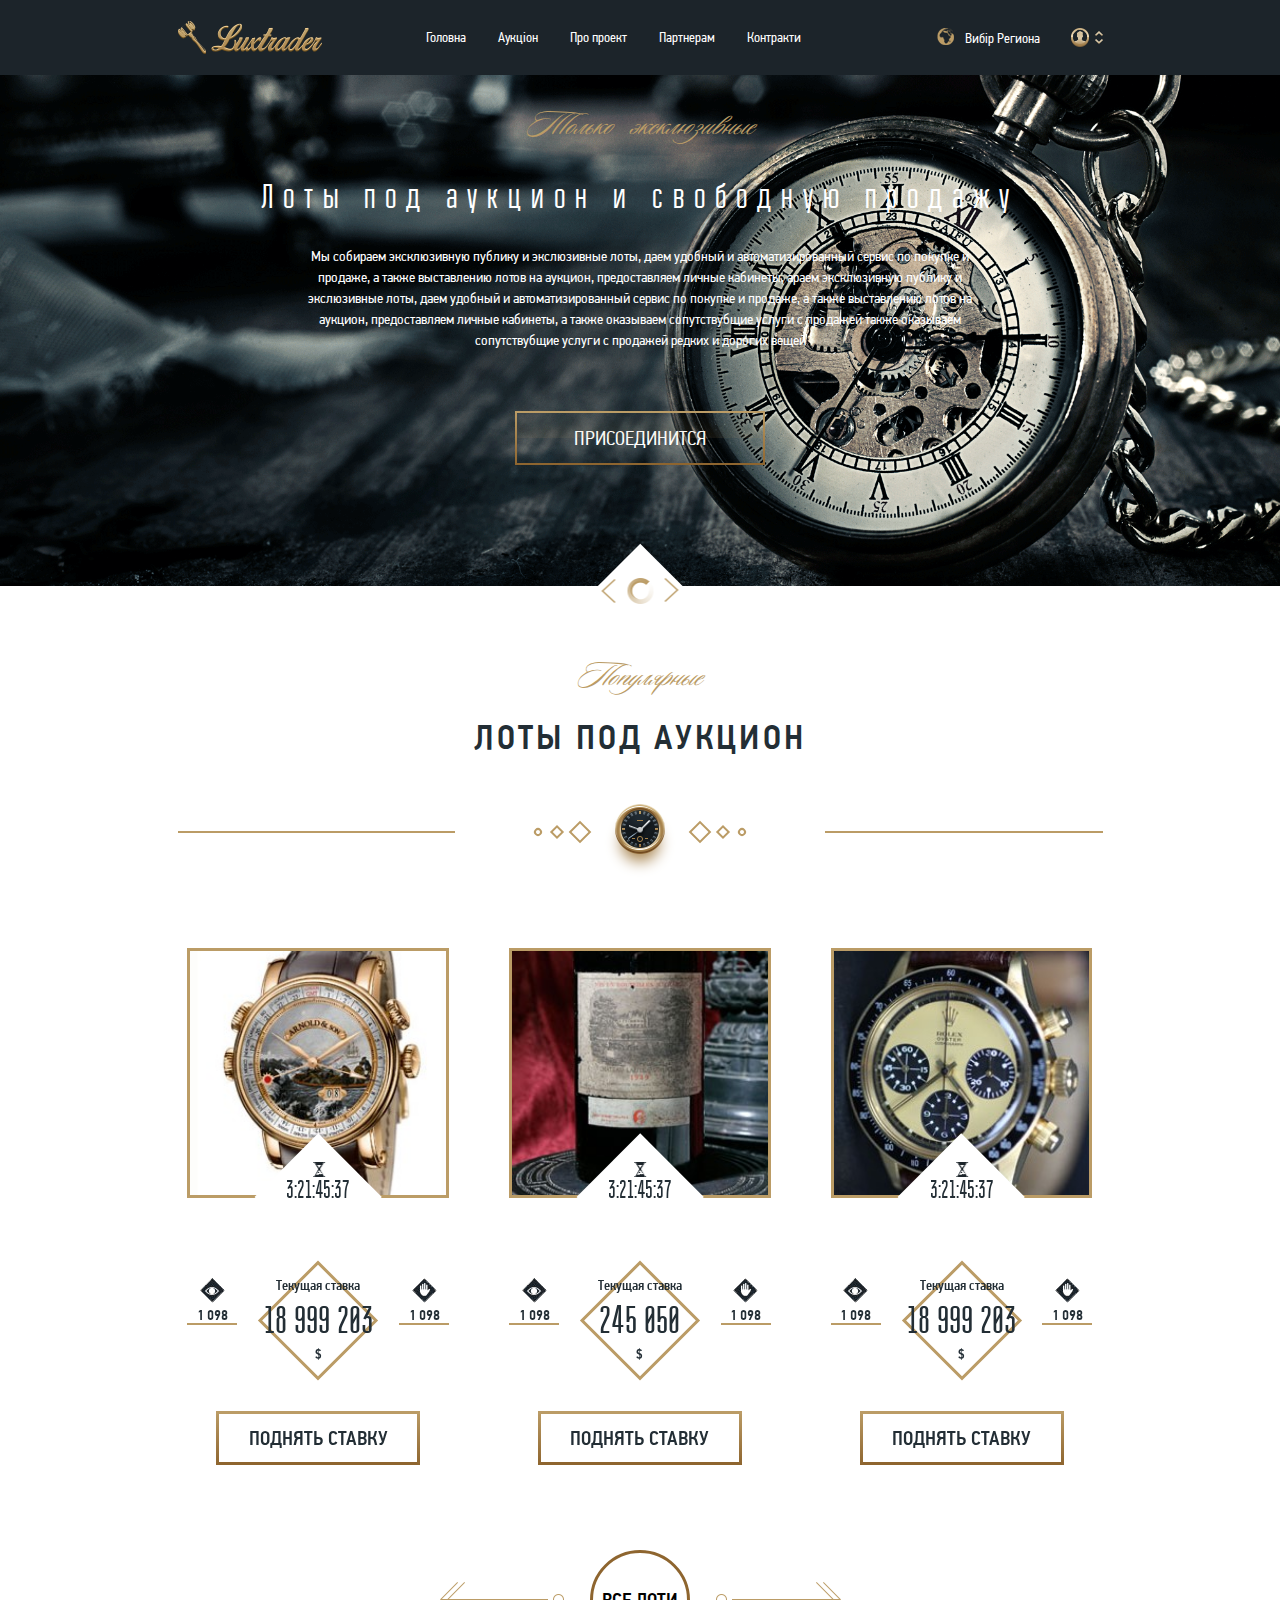
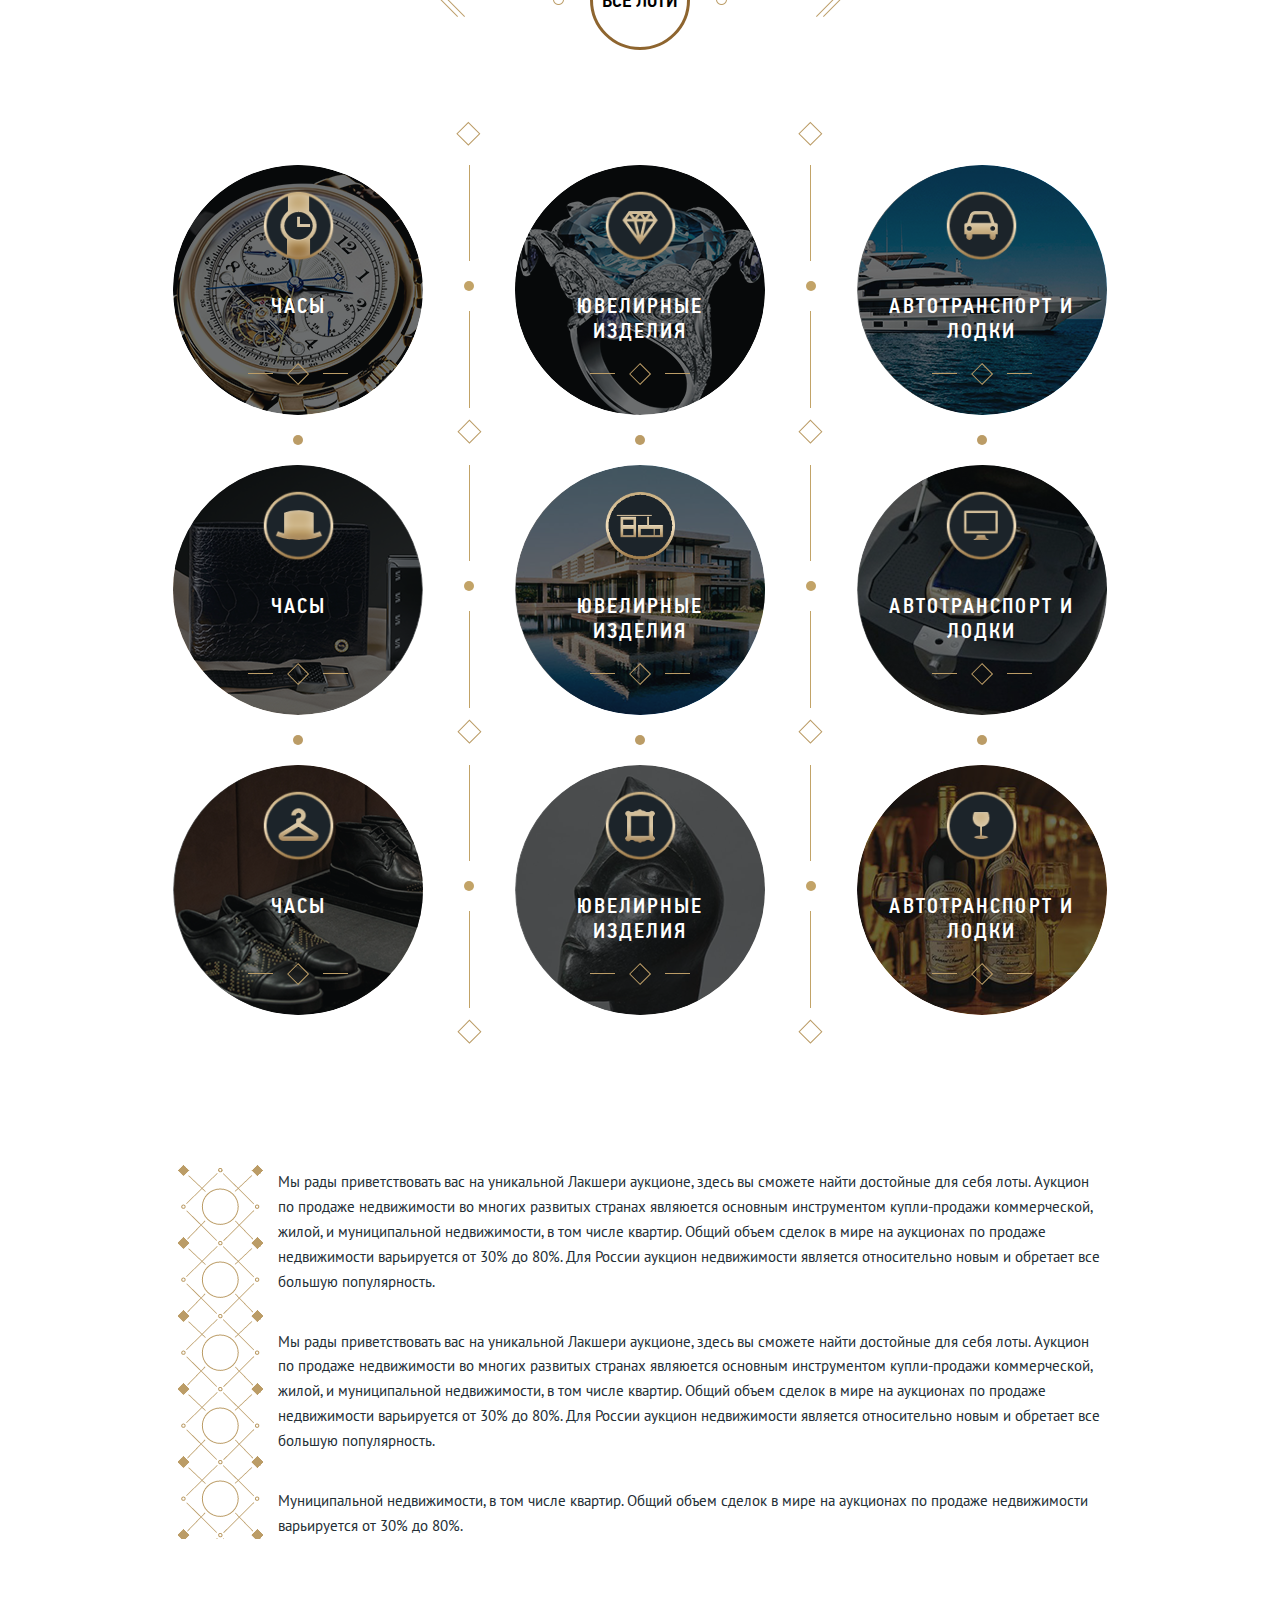
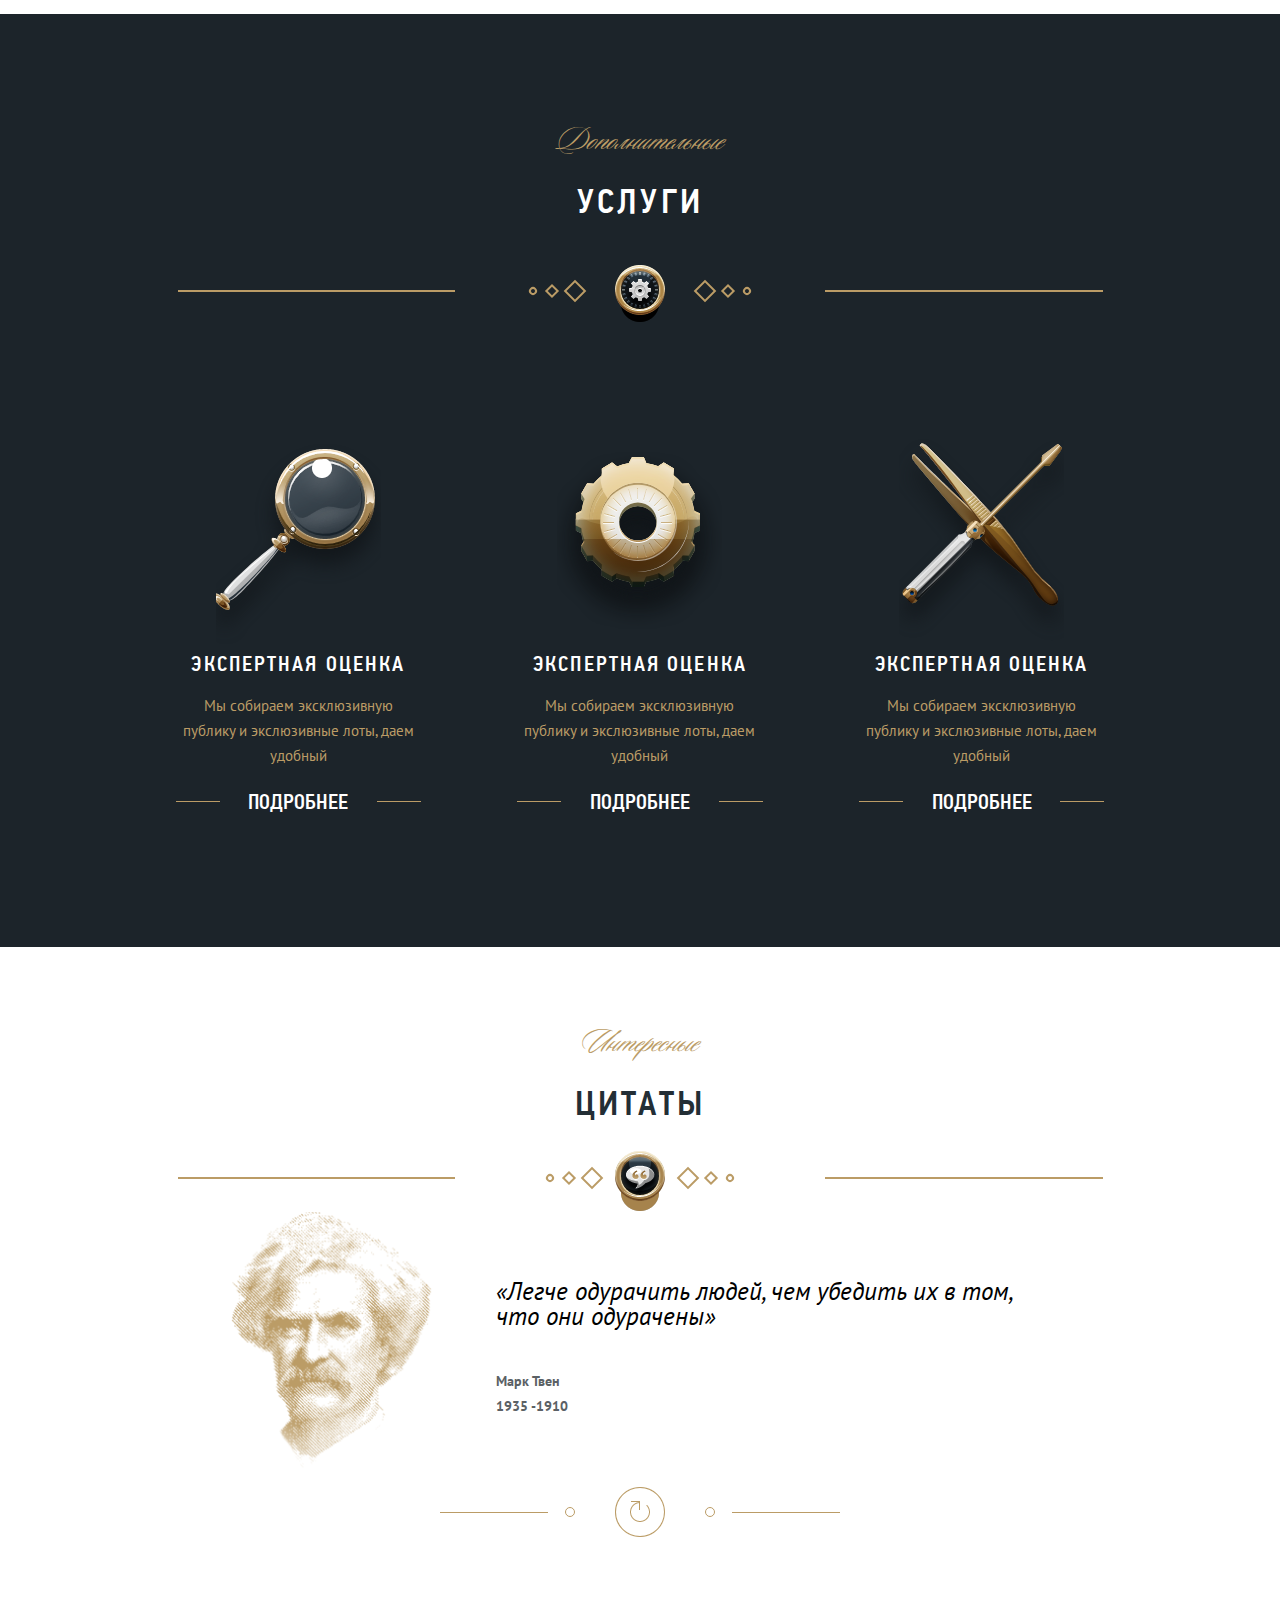
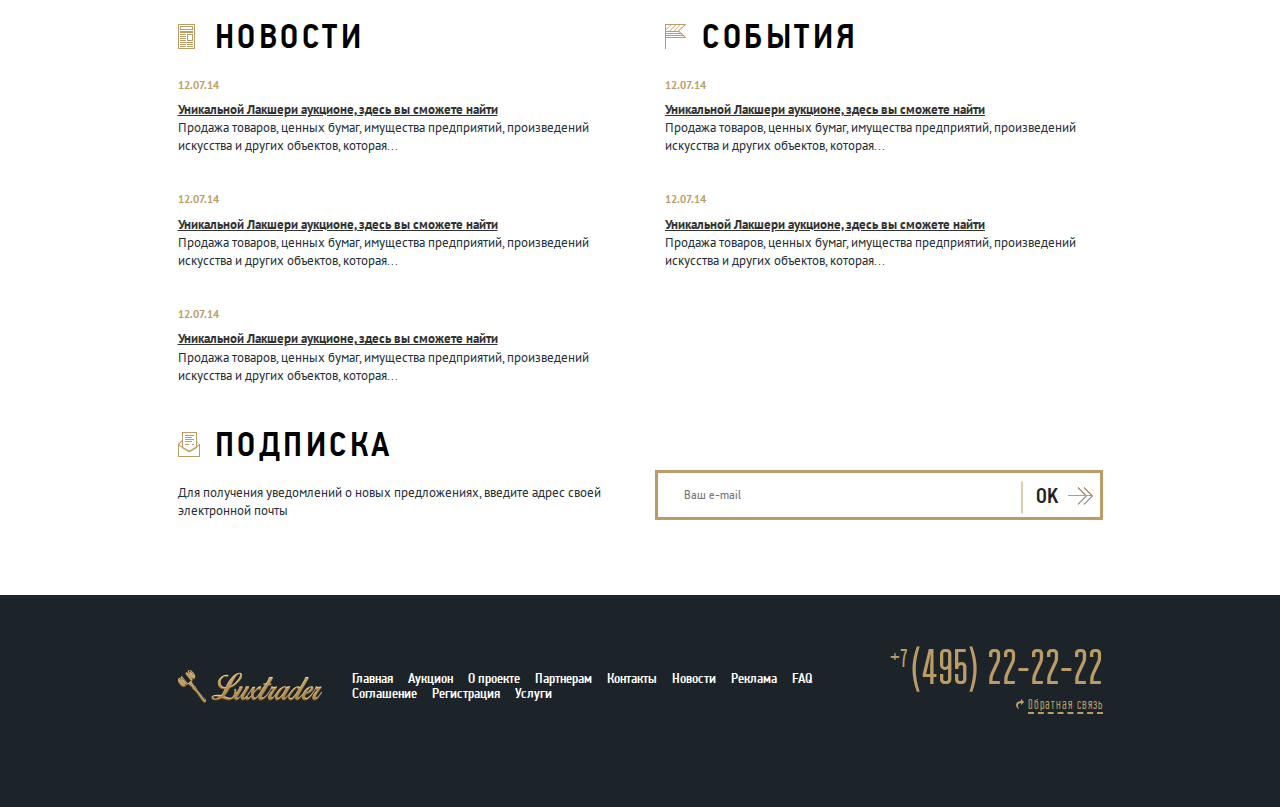
==== commit ae301f5a: "Update index.html" ====
--- a/index.html
+++ b/index.html
@@ -1,5 +1,6 @@
 <!DOCTYPE html>
 <html lang="en">
+
 <head>
     <meta charset="UTF-8">
     <meta http-equiv="X-UA-Compatible" content="IE=edge">
@@ -10,42 +11,42 @@
 
 <body class="">
     <header class="header ">
-    <div class="header__main _container" >
-        <div class="header__body">
-            <div class="header__logo"><img src="img/logo.png" alt=""></div>
-            <div class="header__menu menu">
-           
-                <nav class="menu__body">
-                    <ul class="menu__list">
-                        <li><a href="#" class="menu__link">Головна</a></li>
-                        <li><a href="#" class="menu__link">Аукціон</a></li>
-                        <li><a href="#" class="menu__link">Про проект</a></li>
-                        <li><a href="#" class="menu__link">Партнерам</a></li>
-                        <li><a href="#" class="menu__link">Контракти</a></li>
-            </div>
-            <div class="header__actions actions-header">
-                <div class="actions-header__region">Вибір Региона</div>
-                <div class="actions-header__users user-header">
-                    <div class="user-header__hover"><img src="img/userMenu.png" alt=""></div>
-                    <ul class="user-header__list">
-                        <li><a href="#" class="user-header__link link-header01">Выбор региона</a></li>
-                        <li><a href="#" class="user-header__link link-header02">Личный кабинет</a></li>
-                        <li><a href="#" class="user-header__link link-header03">Мои ставки</a></li>
-                        <li><a href="#" class="user-header__link link-header04">Мои лоты</a></li>
-                    </ul>
-                </div>
-    
-                <div class="menu__icon icon-menu">
-                    <span></span>
-                    <span></span>
-                    <span></span>
-                </div>
-    
-            </div>
-        </div>
-      
-
-</header>
+        <div class="header__main _container">
+            <div class="header__body">
+                <div class="header__logo"><img src="img/logo.png" alt=""></div>
+                <div class="header__menu menu">
+
+                    <nav class="menu__body">
+                        <ul class="menu__list">
+                            <li><a href="#" class="menu__link">Головна</a></li>
+                            <li><a href="#" class="menu__link">Аукціон</a></li>
+                            <li><a href="#" class="menu__link">Про проект</a></li>
+                            <li><a href="#" class="menu__link">Партнерам</a></li>
+                            <li><a href="#" class="menu__link">Контракти</a></li>
+                </div>
+                <div class="header__actions actions-header">
+                    <div class="actions-header__region">Вибір Региона</div>
+                    <div class="actions-header__users user-header">
+                        <div class="user-header__hover"><img src="img/userMenu.png" alt=""></div>
+                        <ul class="user-header__list">
+                            <li><a href="#" class="user-header__link link-header01">Выбор региона</a></li>
+                            <li><a href="#" class="user-header__link link-header02">Личный кабинет</a></li>
+                            <li><a href="#" class="user-header__link link-header03">Мои ставки</a></li>
+                            <li><a href="#" class="user-header__link link-header04">Мои лоты</a></li>
+                        </ul>
+                    </div>
+
+                    <div class="menu__icon icon-menu">
+                        <span></span>
+                        <span></span>
+                        <span></span>
+                    </div>
+
+                </div>
+            </div>
+
+
+    </header>
     <main>
         <div class="swiper">
             <!-- Additional required wrapper -->
@@ -143,9 +144,9 @@
                 <div class="swiper-wrapper">
                     <div class="swiper-slide lot">
                         <div class="lot__header">
-                            <div class="lot__image _ibg">
+                            <a href="#"  class="lot__image _ibg">
                                 <img src="img/01.jpg" alt="">
-                            </div>
+                            </a>
                             <div class="lot__timer taimer-lot">
                                 <i><img src="img/Luxtrader-Home-V5-(1)_03.png" alt=""></i>
                                 <div class="taimer-lot__value">3:21:45:37</div>
@@ -153,7 +154,7 @@
                             </div>
                         </div>
                         <div class="lot__contant contant-lot">
-                            <div class="contant-lot__taitel">Arnold & Son Worldtimer discovery of antarctica</div>
+                            <a href="#" class="contant-lot__taitel">Arnold & Son Worldtimer discovery of antarctica</a>
                             <div class="contant-lot__info info-contant-lot">
 
                                 <div class="info-contant-lot__look">
@@ -186,9 +187,9 @@
 
                     <div class="swiper-slide lot">
                         <div class="lot__header">
-                            <div class="lot__image _ibg">
+                            <a href="#"  class="lot__image _ibg">
                                 <img src="img/02.jpg" alt="">
-                            </div>
+                            </a>
                             <div class="lot__timer taimer-lot">
                                 <i><img src="img/Luxtrader-Home-V5-(1)_03.png" alt=""></i>
                                 <div class="taimer-lot__value">3:21:45:37</div>
@@ -196,8 +197,9 @@
                             </div>
                         </div>
                         <div class="lot__contant contant-lot">
-                            <div class="contant-lot__taitel">Lorem ipsum dolor sit amet necessitatibus deleniti ut.
-                            </div>
+                            <a href="#" class="contant-lot__taitel">Chateau Lafite 1949
+                                ut.
+                            </a>
                             <div class="contant-lot__info info-contant-lot">
 
                                 <div class="info-contant-lot__look">
@@ -228,9 +230,9 @@
 
                     <div class="swiper-slide lot">
                         <div class="lot__header">
-                            <div class="lot__image _ibg">
+                            <a href="#"  class="lot__image _ibg">
                                 <img src="img/03.jpg" alt="">
-                            </div>
+                            </a>
                             <div class="lot__timer taimer-lot">
                                 <i><img src="img/Luxtrader-Home-V5-(1)_03.png" alt=""></i>
                                 <div class="taimer-lot__value">3:21:45:37</div>
@@ -238,7 +240,7 @@
                             </div>
                         </div>
                         <div class="lot__contant contant-lot">
-                            <div class="contant-lot__taitel">Chateau Lafite 1949</div>
+                            <a href="#"  class="contant-lot__taitel">Chateau Lafite 1949</a>
                             <div class="contant-lot__info info-contant-lot">
 
                                 <div class="info-contant-lot__look">
@@ -611,7 +613,7 @@
                             объектов, которая...
                         </div>
                     </div>
-                   
+
                 </div>
                 <div class="different__colum">
 
@@ -632,8 +634,8 @@
                             объектов, которая...
                         </div>
                     </div>
-                  
-                   
+
+
                 </div>
             </div>
             <div class="different__subs subs-different">
@@ -644,7 +646,7 @@
                 </div>
                 <div class="subs-different__email">
                     <form class="subs-different__form" action="#">
-                        <input placeholder="Ваш e-mail"  type="email" name="" class="">
+                        <input placeholder="Ваш e-mail" type="email" name="" class="">
                         <a href="#">ok</a>
                     </form>
                 </div>
@@ -653,31 +655,31 @@
 
     </main>
     <footer class="footer ">
-    <div class="footer__body _container" >
-        <div class="footer__logo">
-            <img src="img/logo.png" alt="">
+        <div class="footer__body _container">
+            <div class="footer__logo">
+                <img src="img/logo.png" alt="">
+            </div>
+            <div class="footer__menu menu-futer">
+                <ul class="menu-futer__list">
+                    <li><a href="#" class="menu-futer__link">Главная</a></li>
+                    <li><a href="#" class="menu-futer__link">Аукцион</a></li>
+                    <li><a href="#" class="menu-futer__link">О проекте </a></li>
+                    <li><a href="#" class="menu-futer__link">Партнерам </a></li>
+                    <li><a href="#" class="menu-futer__link">Контакты</a></li>
+                    <li><a href="#" class="menu-futer__link">Новости</a></li>
+                    <li><a href="#" class="menu-futer__link">Реклама</a></li>
+                    <li><a href="#" class="menu-futer__link">FAQ</a></li>
+                    <li><a href="#" class="menu-futer__link">Соглашение</a></li>
+                    <li><a href="#" class="menu-futer__link">Регистрация</a></li>
+                    <li><a href="#" class="menu-futer__link">Услуги</a></li>
+                </ul>
+            </div>
+            <div class="footer__numder">
+                <p><span>+7</span>(495) 22-22-22</p>
+                <a href="#">Обратная связь</a>
+            </div>
         </div>
-        <div class="footer__menu menu-futer">
-            <ul class="menu-futer__list">
-                <li><a href="#" class="menu-futer__link">Главная</a></li>
-                <li><a href="#" class="menu-futer__link">Аукцион</a></li>
-                <li><a href="#" class="menu-futer__link">О проекте </a></li>
-                <li><a href="#" class="menu-futer__link">Партнерам </a></li>
-                <li><a href="#" class="menu-futer__link">Контакты</a></li>
-                <li><a href="#" class="menu-futer__link">Новости</a></li>
-                <li><a href="#" class="menu-futer__link">Реклама</a></li>
-                <li><a href="#" class="menu-futer__link">FAQ</a></li>
-                <li><a href="#" class="menu-futer__link">Соглашение</a></li>
-                <li><a href="#" class="menu-futer__link">Регистрация</a></li>
-                <li><a href="#" class="menu-futer__link">Услуги</a></li>
-            </ul>
-        </div>
-        <div class="footer__numder">
-            <p><span>+7</span>(495) 22-22-22</p>
-            <a href="#">Обратная связь</a>
-        </div>
-    </div>
-</footer>
+    </footer>
     <script src="js/app.min.js"></script>
 </body>
 
@@ -689,4 +691,4 @@
 <div class="swiper-button-prev"></div>
 <div class="swiper-button-next"></div>
 
-If we need scrollbar -->+If we need scrollbar -->
